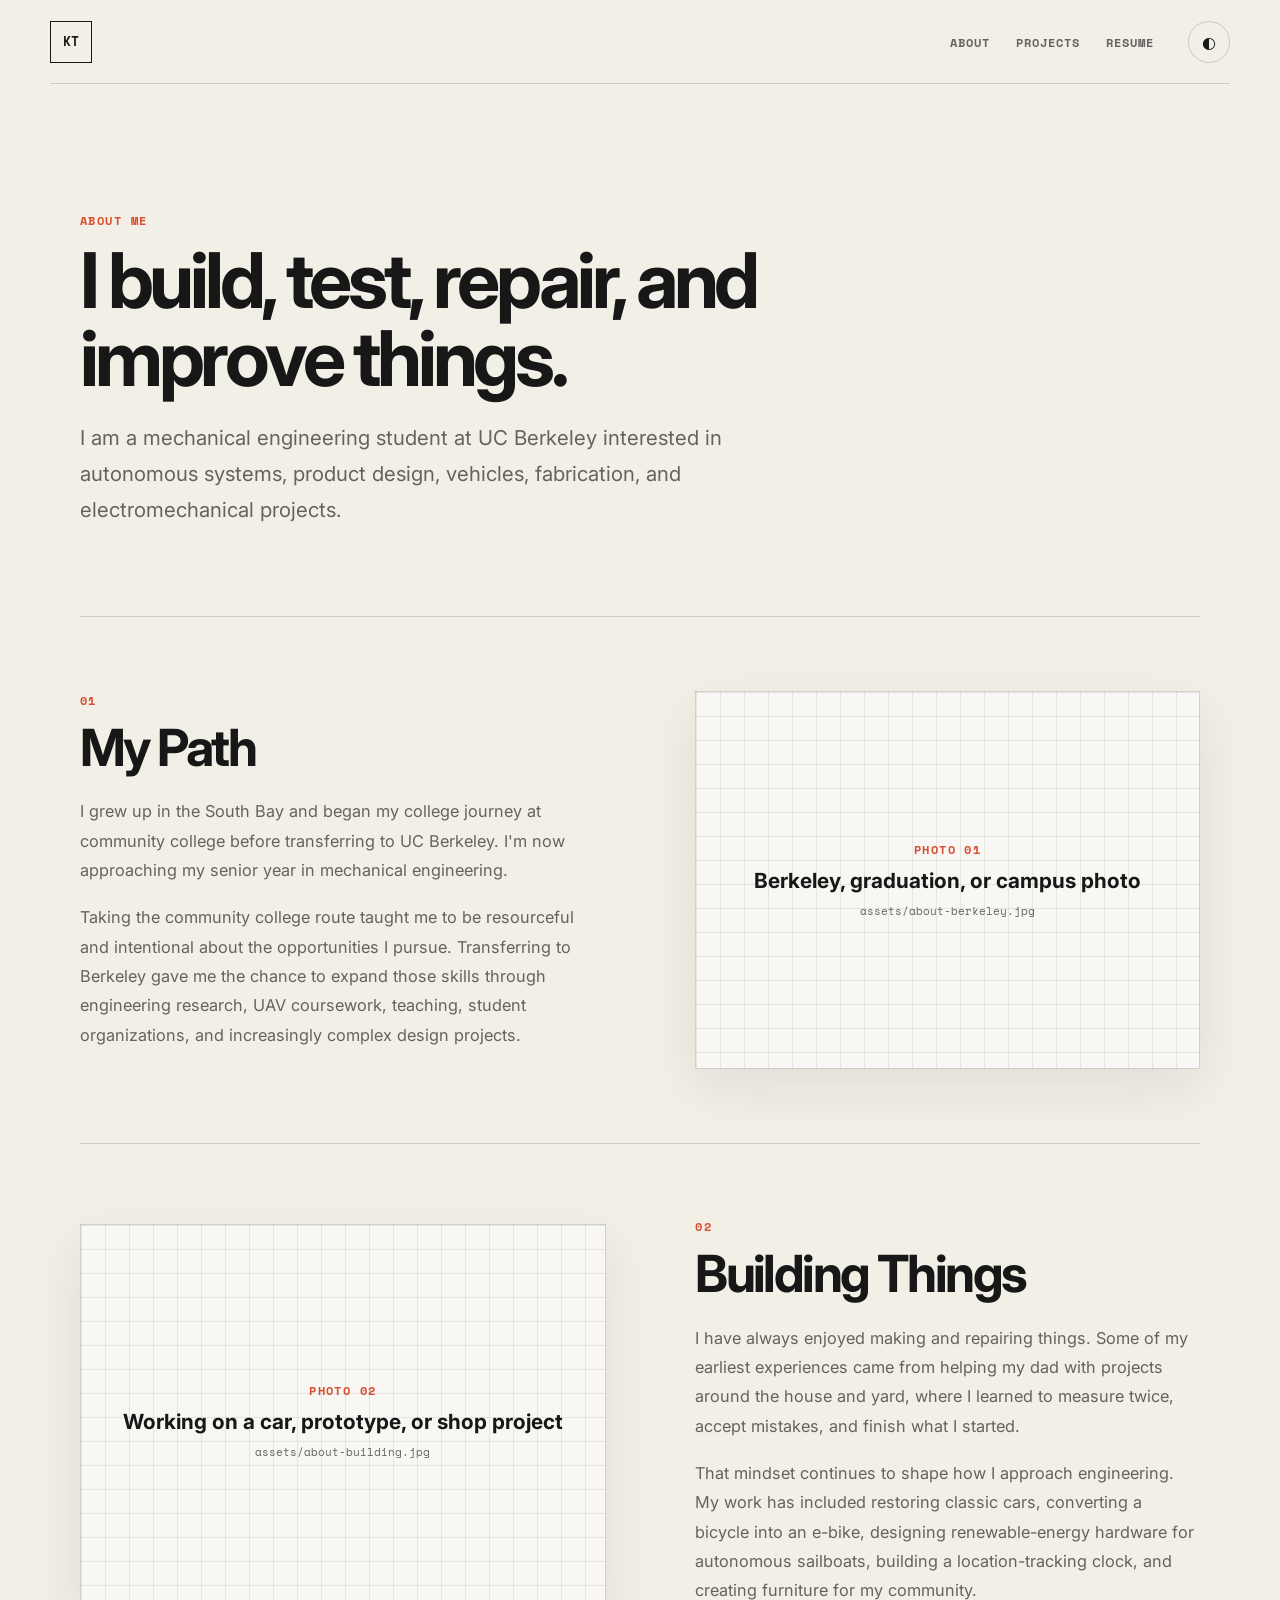
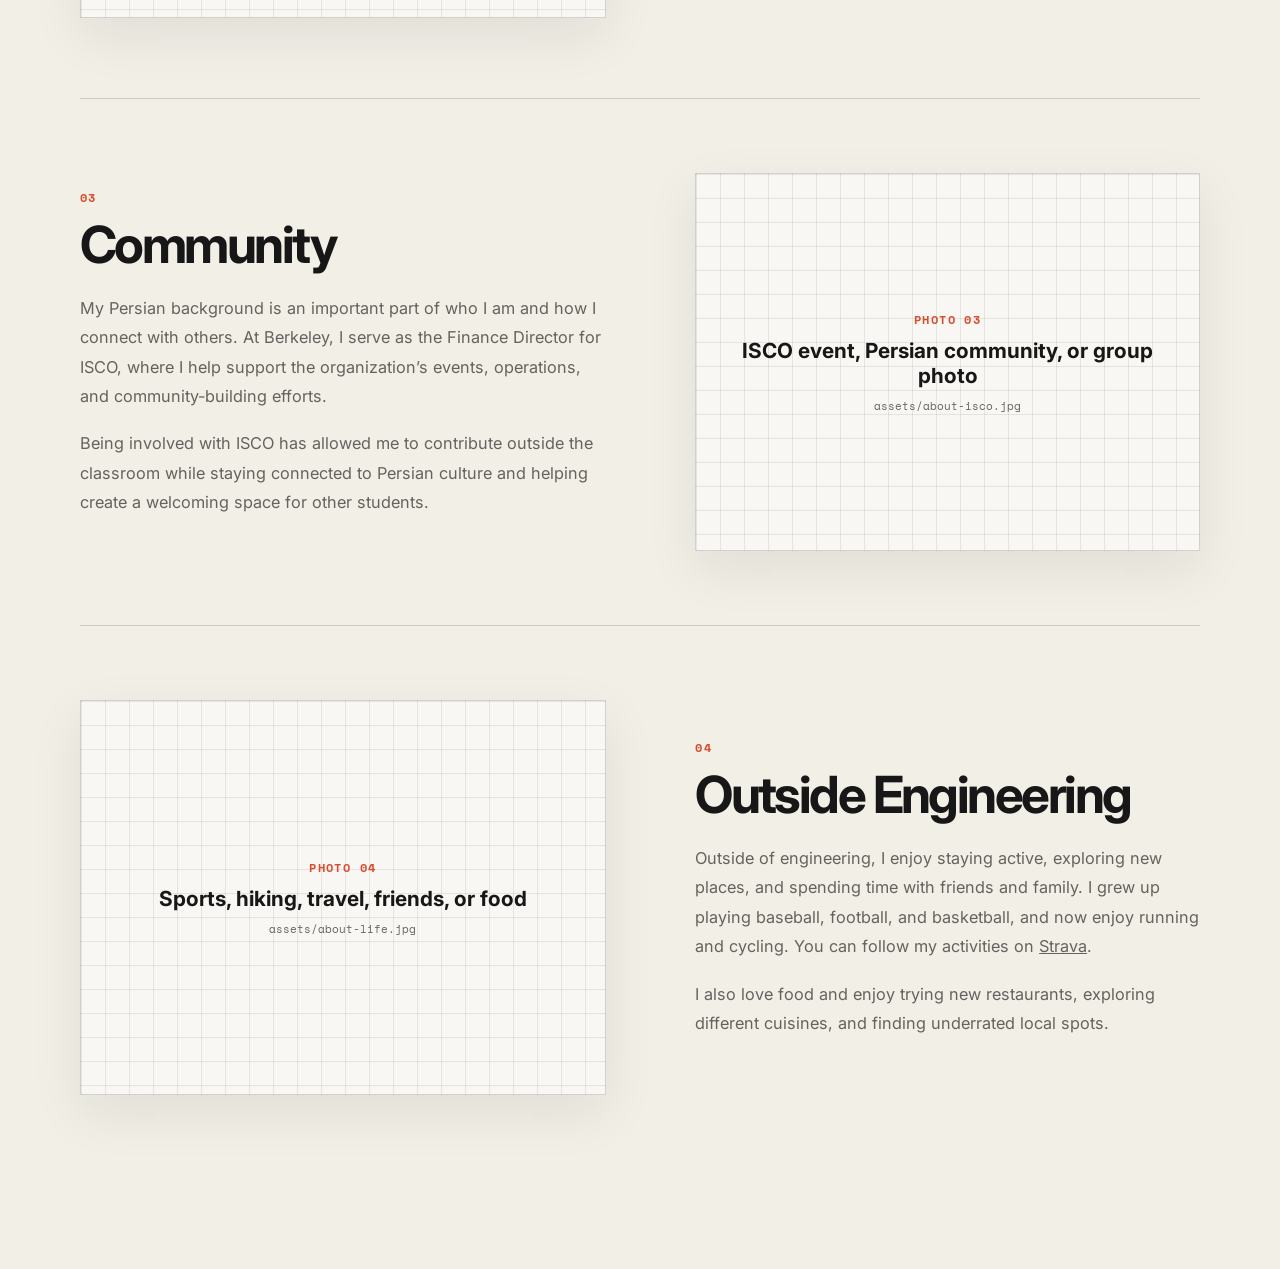
==== about.html @ bda25853 "Update about.html" ====
<!doctype html>
<html lang="en">
<head>
  <meta charset="utf-8">
  <meta name="viewport" content="width=device-width, initial-scale=1">
  <meta name="description" content="About Kian Teymouri, a UC Berkeley mechanical engineering student focused on building, autonomous systems, and hands-on design.">
  <title>About | Kian Teymouri</title>
  <script>
    (() => {
      const saved = localStorage.getItem("portfolio-theme");
      const dark = window.matchMedia("(prefers-color-scheme: dark)").matches;
      if (saved === "dark" || (!saved && dark)) document.documentElement.dataset.theme = "dark";
    })();
  </script>
  <link rel="stylesheet" href="styles.css">
  <link rel="stylesheet" href="about.css">
  <script src="script.js" defer></script>
</head>
<body>
  <header class="site-header">
    <a class="brand" href="index.html">KT</a>
    <nav class="site-nav" aria-label="Primary navigation">
      <a href="about.html" aria-current="page">About</a>
      <a href="projects.html">Projects</a>
      <a href="resume.html">Resume</a>
    </nav>
    <button class="theme-toggle inline-toggle" type="button" aria-label="Toggle color theme">◐</button>
  </header>

  <main class="page-shell about-page">
    <section class="page-intro about-intro">
      <p class="eyebrow">About me</p>
      <h1>I build, test, repair, and improve things.</h1>
      <p class="lede">I am a mechanical engineering student at UC Berkeley interested in autonomous systems, product design, vehicles, fabrication, and electromechanical projects.</p>
    </section>

    <section class="about-story-section">
      <div class="about-story-copy">
        <p class="about-section-number">01</p>
        <h2>My Path</h2>
        <p>I grew up in the South Bay and began my college journey at community college before transferring to UC Berkeley. I'm now approaching my senior year in mechanical engineering.</p>
        <p>Taking the community college route taught me to be resourceful and intentional about the opportunities I pursue. Transferring to Berkeley gave me the chance to expand those skills through engineering research, UAV coursework, teaching, student organizations, and increasingly complex design projects.</p>
      </div>
      <figure class="about-photo-slot">
        <!-- Replace the placeholder below with: <img src="assets/about-berkeley.jpg" alt="Kian at UC Berkeley"> -->
        <div class="photo-placeholder"><span>Photo 01</span><strong>Berkeley, graduation, or campus photo</strong><small>assets/about-berkeley.jpg</small></div>
      </figure>
    </section>

    <section class="about-story-section reverse-layout">
      <div class="about-story-copy">
        <p class="about-section-number">02</p>
        <h2>Building Things</h2>
        <p>I have always enjoyed making and repairing things. Some of my earliest experiences came from helping my dad with projects around the house and yard, where I learned to measure twice, accept mistakes, and finish what I started.</p>
        <p>That mindset continues to shape how I approach engineering. My work has included restoring classic cars, converting a bicycle into an e-bike, designing renewable-energy hardware for autonomous sailboats, building a location-tracking clock, and creating furniture for my community.</p>
      </div>
      <figure class="about-photo-slot">
        <!-- Replace the placeholder below with: <img src="assets/about-building.jpg" alt="Kian working on an engineering project"> -->
        <div class="photo-placeholder"><span>Photo 02</span><strong>Working on a car, prototype, or shop project</strong><small>assets/about-building.jpg</small></div>
      </figure>
    </section>

    <section class="about-story-section">
      <div class="about-story-copy">
        <p class="about-section-number">03</p>
        <h2>Community</h2>
        <p>My Persian background is an important part of who I am and how I connect with others. At Berkeley, I serve as the Finance Director for ISCO, where I help support the organization’s events, operations, and community-building efforts.</p>
        <p>Being involved with ISCO has allowed me to contribute outside the classroom while staying connected to Persian culture and helping create a welcoming space for other students.</p>
      </div>
      <figure class="about-photo-slot">
        <!-- Replace the placeholder below with: <img src="assets/about-isco.jpg" alt="Kian with ISCO at UC Berkeley"> -->
        <div class="photo-placeholder"><span>Photo 03</span><strong>ISCO event, Persian community, or group photo</strong><small>assets/about-isco.jpg</small></div>
      </figure>
    </section>

    <section class="about-story-section reverse-layout">
      <div class="about-story-copy">
        <p class="about-section-number">04</p>
<h2>Outside Engineering</h2>

<p>
  Outside of engineering, I enjoy staying active, exploring new places, and spending time with friends and family. I grew up playing baseball, football, and basketball, and now enjoy running and cycling. You can follow my activities on <a href="https://www.strava.com/athletes/183209397" target="_blank" rel="noopener noreferrer">Strava</a>.
</p>

<p>
  I also love food and enjoy trying new restaurants, exploring different cuisines, and finding underrated local spots.
</p>

      </div>
      <figure class="about-photo-slot">
        <!-- Replace the placeholder below with: <img src="assets/about-life.jpg" alt="Kian playing sports or trying new food"> -->
        <div class="photo-placeholder"><span>Photo 04</span><strong>Sports, hiking, travel, friends, or food</strong><small>assets/about-life.jpg</small></div>
      </figure>
    </section>
  </main>
</body>
</html>
---- styles.css ----
@import url('https://fonts.googleapis.com/css2?family=Inter:wght@400;500;600;700&family=Space+Mono:wght@400;700&display=swap');

:root {
  --bg: #f2efe7;
  --surface: rgba(255, 255, 255, .52);
  --text: #171717;
  --muted: #64635f;
  --line: rgba(23, 23, 23, .17);
  --grid: rgba(23, 23, 23, .085);
  --accent: #d84c2f;
  --shadow: 0 18px 50px rgba(20, 20, 20, .08);
}

:root[data-theme="dark"] {
  --bg: #121313;
  --surface: rgba(255, 255, 255, .035);
  --text: #f1efe8;
  --muted: #aaa9a2;
  --line: rgba(255, 255, 255, .17);
  --grid: rgba(255, 255, 255, .07);
  --accent: #ff775d;
  --shadow: 0 20px 60px rgba(0, 0, 0, .3);
}

* { box-sizing: border-box; }

html { color-scheme: light; }
html[data-theme="dark"] { color-scheme: dark; }

body {
  margin: 0;
  min-height: 100vh;
  overflow-x: hidden;
  background: var(--bg);
  color: var(--text);
  font-family: Inter, system-ui, sans-serif;
  transition: background .25s ease, color .25s ease;
}

a { color: inherit; }
button, a { -webkit-tap-highlight-color: transparent; }
button { font: inherit; }

.grid-background {
  position: fixed;
  inset: 0;
  z-index: -2;
  pointer-events: none;
}

.grid-base, .grid-glow {
  position: absolute;
  inset: 0;
  background-image:
    linear-gradient(var(--grid) 1px, transparent 1px),
    linear-gradient(90deg, var(--grid) 1px, transparent 1px);
  background-size: 38px 38px;
}

.grid-glow {
  opacity: .75;
  mask-image: radial-gradient(circle 280px at var(--mouse-x, 50%) var(--mouse-y, 50%), black, transparent);
  background-image:
    linear-gradient(color-mix(in srgb, var(--accent) 35%, transparent) 1px, transparent 1px),
    linear-gradient(90deg, color-mix(in srgb, var(--accent) 35%, transparent) 1px, transparent 1px);
}

.theme-toggle {
  position: fixed;
  top: 24px;
  right: 28px;
  z-index: 20;
  width: 42px;
  height: 42px;
  border: 1px solid var(--line);
  border-radius: 50%;
  background: color-mix(in srgb, var(--bg) 88%, transparent);
  color: var(--text);
  cursor: pointer;
  backdrop-filter: blur(12px);
}

.theme-toggle:hover { transform: rotate(16deg); }
.theme-toggle { transition: transform .2s ease, background .2s ease; }

.landing-page {
  display: grid;
  place-items: center;
  min-height: 100vh;
}

.landing-shell {
  width: min(1120px, calc(100% - 48px));
  min-height: 100vh;
  display: flex;
  align-items: center;
}

.landing-copy {
  position: relative;
  z-index: 2;
  margin-left: clamp(0px, 7vw, 90px);
}

.name-label {
  margin: 0 0 12px;
  font: 700 clamp(2.6rem, 8vw, 6.6rem)/.95 "Space Mono", monospace;
  letter-spacing: -.08em;
}

.location {
  margin: 0 0 34px;
  color: var(--muted);
  font-family: "Space Mono", monospace;
  font-size: .92rem;
}

.role-line {
  display: flex;
  align-items: baseline;
  min-height: 42px;
  margin-bottom: 38px;
  font: 500 clamp(1.15rem, 2.4vw, 1.75rem)/1.4 "Space Mono", monospace;
}

.typed-role { color: var(--accent); }

.typing-cursor {
  width: 2px;
  height: 1.15em;
  margin-left: 5px;
  background: var(--text);
  animation: blink .85s steps(1) infinite;
}

@keyframes blink { 50% { opacity: 0; } }

.landing-nav {
  display: flex;
  flex-wrap: wrap;
  gap: 14px;
}

.outline-button {
  display: inline-flex;
  justify-content: center;
  align-items: center;
  min-width: 128px;
  min-height: 48px;
  padding: 12px 20px;
  border: 1px solid var(--text);
  background: transparent;
  text-decoration: none;
  font: 700 .78rem/1 "Space Mono", monospace;
  text-transform: uppercase;
  letter-spacing: .08em;
  transition: color .18s ease, background .18s ease, transform .18s ease;
}

.outline-button:hover {
  background: var(--text);
  color: var(--bg);
  transform: translateY(-3px);
}

.corner-doodle {
  position: fixed;
  width: clamp(190px, 25vw, 330px);
  color: var(--text);
  opacity: 0;
  pointer-events: none;
  transition: opacity .12s linear;
}

.doodle-top {
  top: 18px;
  right: 35px;
  transform: rotate(10deg);
}

.doodle-bottom {
  right: 34px;
  bottom: 22px;
  transform: rotate(-8deg);
}

.site-header {
  width: min(1180px, calc(100% - 40px));
  margin: 0 auto;
  min-height: 84px;
  display: flex;
  align-items: center;
  gap: 34px;
  border-bottom: 1px solid var(--line);
}

.brand {
  display: grid;
  place-items: center;
  width: 42px;
  height: 42px;
  border: 1px solid var(--text);
  font: 700 .8rem "Space Mono", monospace;
  text-decoration: none;
}

.site-nav {
  display: flex;
  gap: 26px;
  margin-left: auto;
}

.site-nav a {
  color: var(--muted);
  font: 700 .77rem "Space Mono", monospace;
  text-decoration: none;
  text-transform: uppercase;
  letter-spacing: .08em;
}

.site-nav a:hover { color: var(--accent); }

.inline-toggle {
  position: static;
  flex: 0 0 auto;
}

.page-shell {
  width: min(1080px, calc(100% - 40px));
  margin: 0 auto;
  padding: clamp(62px, 9vw, 120px) 0 100px;
}

.page-intro {
  max-width: 850px;
  margin-bottom: 70px;
}

.eyebrow, .project-type {
  color: var(--accent);
  font: 700 .76rem "Space Mono", monospace;
  text-transform: uppercase;
  letter-spacing: .12em;
}

.page-intro h1 {
  margin: 10px 0 22px;
  font-size: clamp(2.5rem, 6vw, 5.4rem);
  line-height: 1.02;
  letter-spacing: -.055em;
}

.lede {
  max-width: 720px;
  color: var(--muted);
  font-size: clamp(1.05rem, 1.8vw, 1.28rem);
  line-height: 1.75;
}

.about-grid {
  display: grid;
  grid-template-columns: repeat(2, 1fr);
  gap: 20px;
}

.panel, .project-card, .resume-section {
  border: 1px solid var(--line);
  background: var(--surface);
  box-shadow: var(--shadow);
  backdrop-filter: blur(10px);
}

.panel { padding: clamp(26px, 4vw, 44px); }
.wide-panel { grid-column: 1 / -1; }

.panel h2, .resume-section h2 {
  margin-top: 0;
  font: 700 .84rem "Space Mono", monospace;
  text-transform: uppercase;
  letter-spacing: .1em;
}

.panel p, .clean-list {
  color: var(--muted);
  line-height: 1.75;
}

.clean-list { padding-left: 1.25rem; }

.tag-list {
  display: flex;
  flex-wrap: wrap;
  gap: 10px;
}

.tag-list span {
  border: 1px solid var(--line);
  padding: 8px 11px;
  font: 500 .73rem "Space Mono", monospace;
}

.compact span { padding: 6px 9px; }

.project-grid { display: grid; gap: 20px; }

.project-card {
  display: grid;
  grid-template-columns: 90px 1fr;
  gap: 25px;
  padding: clamp(26px, 5vw, 54px);
  transition: transform .2s ease, border-color .2s ease;
}

.project-card:hover {
  transform: translateY(-4px);
  border-color: var(--accent);
}

.project-number {
  color: var(--accent);
  font: 700 1.3rem "Space Mono", monospace;
}

.project-card h2 {
  margin: 8px 0 14px;
  font-size: clamp(1.65rem, 3vw, 2.5rem);
  letter-spacing: -.04em;
}

.project-card p:not(.project-type) {
  max-width: 730px;
  color: var(--muted);
  line-height: 1.7;
}

.text-link {
  display: inline-block;
  margin-top: 24px;
  color: var(--text);
  font: 700 .76rem "Space Mono", monospace;
  text-decoration-color: var(--accent);
  text-underline-offset: 5px;
}

.resume-intro {
  max-width: none;
  display: flex;
  justify-content: space-between;
  align-items: flex-end;
  gap: 30px;
}

.resume-layout { display: grid; gap: 20px; }
.resume-section { padding: clamp(28px, 5vw, 50px); }

.resume-entry {
  display: grid;
  grid-template-columns: 1fr auto;
  gap: 28px;
  padding: 28px 0;
  border-top: 1px solid var(--line);
}

.resume-entry h3 { margin: 0 0 8px; }
.resume-entry p { margin: 0; color: var(--muted); line-height: 1.65; }

@media (max-width: 720px) {
  .landing-shell { width: min(100% - 30px, 620px); }
  .landing-copy { margin-left: 0; }
  .corner-doodle { width: 180px; }
  .doodle-top { top: 70px; right: -40px; }
  .doodle-bottom { right: -25px; bottom: 12px; }
  .site-header { gap: 15px; }
  .site-nav { gap: 12px; }
  .site-nav a { font-size: .65rem; }
  .about-grid { grid-template-columns: 1fr; }
  .wide-panel { grid-column: auto; }
  .project-card { grid-template-columns: 1fr; }
  .resume-intro { align-items: flex-start; flex-direction: column; }
  .resume-entry { grid-template-columns: 1fr; }
}

@media (prefers-reduced-motion: reduce) {
  *, *::before, *::after {
    animation-duration: .01ms !important;
    animation-iteration-count: 1 !important;
    transition-duration: .01ms !important;
  }
}


/* Full-page resume PDF viewer */
.resume-pdf-page {
  height: 100vh;
  overflow: hidden;
}

.resume-download-link {
  padding: 10px 14px;
  border: 1px solid var(--line);
  font: 700 .7rem "Space Mono", monospace;
  text-decoration: none;
  text-transform: uppercase;
  letter-spacing: .08em;
  white-space: nowrap;
}

.resume-download-link:hover {
  border-color: var(--accent);
  color: var(--accent);
}

.pdf-viewer-shell {
  width: 100%;
  height: calc(100vh - 84px);
  padding: 0;
}

.pdf-viewer {
  display: block;
  width: 100%;
  height: 100%;
  border: 0;
  background: #e5e5e5;
}

.pdf-fallback {
  width: min(680px, calc(100% - 40px));
  margin: 80px auto;
  padding: 42px;
  border: 1px solid var(--line);
  background: var(--surface);
  text-align: center;
}

.pdf-fallback h1 {
  margin-top: 0;
}

.pdf-fallback p {
  margin-bottom: 28px;
  color: var(--muted);
}

@media (max-width: 720px) {
  .resume-download-link {
    display: none;
  }

  .pdf-viewer-shell {
    height: calc(100vh - 84px);
  }
}

/* Oliver-inspired categorized projects page */
.projects-page { width: min(1180px, calc(100% - 40px)); }
.projects-intro { margin-bottom: 38px; }
.project-filter-tabs { position: sticky; top: 0; z-index: 10; display: flex; flex-wrap: wrap; gap: 10px; margin-bottom: 66px; padding: 14px 0; background: color-mix(in srgb, var(--bg) 90%, transparent); border-bottom: 1px solid var(--line); backdrop-filter: blur(14px); }
.project-filter { padding: 10px 15px; border: 1px solid var(--line); background: transparent; color: var(--muted); cursor: pointer; font: 700 .72rem "Space Mono", monospace; text-transform: uppercase; letter-spacing: .08em; }
.project-filter:hover, .project-filter.active { border-color: var(--text); background: var(--text); color: var(--bg); }
.project-category { margin-bottom: 86px; }
.project-category[hidden] { display: none; }
.project-category-heading { display: flex; align-items: center; gap: 20px; margin-bottom: 24px; }
.project-category-heading span { flex: 0 0 auto; font: 700 .82rem "Space Mono", monospace; text-transform: uppercase; letter-spacing: .12em; }
.project-category-heading div { width: 100%; height: 1px; background: var(--line); }
.oliver-project-grid { display: grid; grid-template-columns: repeat(2, minmax(0, 1fr)); gap: 22px; }
.oliver-project-card { overflow: hidden; border: 1px solid var(--line); background: var(--surface); box-shadow: var(--shadow); transition: transform .2s ease, border-color .2s ease; }
.oliver-project-card:hover { transform: translateY(-5px); border-color: var(--accent); }
.oliver-card-image { height: 315px; overflow: hidden; border-bottom: 1px solid var(--line); background: color-mix(in srgb, var(--bg) 82%, var(--text) 18%); }
.oliver-card-image img { width: 100%; height: 100%; object-fit: cover; transition: transform .45s ease; }
.oliver-project-card:hover .oliver-card-image img { transform: scale(1.035); }
.oliver-card-image.portrait-image img { object-fit: contain; padding: 18px; }
.oliver-card-footer { min-height: 92px; display: flex; align-items: center; justify-content: space-between; gap: 18px; padding: 18px 20px; border-bottom: 1px solid var(--line); }
.oliver-card-footer h2 { margin: 0 0 6px; font-size: 1.1rem; line-height: 1.25; }
.oliver-card-footer p { margin: 0; color: var(--muted); font: 500 .69rem "Space Mono", monospace; }
.oliver-card-footer > span { color: var(--accent); font-size: 1.25rem; }
.card-action { flex: 0 0 auto; color: var(--accent); font: 700 .69rem "Space Mono", monospace; text-decoration: none; text-transform: uppercase; letter-spacing: .06em; }
.oliver-card-details { padding: 22px 20px 24px; }
.oliver-card-details > p { margin: 0 0 20px; color: var(--muted); line-height: 1.7; }
.mini-image-row { margin: 0 0 20px; }
.mini-image-row img { display: block; width: 100%; max-height: 210px; object-fit: contain; border: 1px solid var(--line); background: color-mix(in srgb, var(--bg) 88%, var(--text) 12%); }
.wide-project-card { grid-column: 1 / -1; }
.woodworking-image-grid { display: grid; grid-template-columns: repeat(2, 1fr); height: 390px; border-bottom: 1px solid var(--line); }
.woodworking-image-grid img { width: 100%; height: 100%; object-fit: cover; }
.woodworking-image-grid img + img { border-left: 1px solid var(--line); }
@media (max-width: 760px) {
  .project-filter-tabs { position: static; margin-bottom: 46px; }
  .oliver-project-grid { grid-template-columns: 1fr; }
  .wide-project-card { grid-column: auto; }
  .oliver-card-image { height: 250px; }
  .woodworking-image-grid { grid-template-columns: 1fr; height: auto; }
  .woodworking-image-grid img { height: 245px; }
  .woodworking-image-grid img + img { border-left: 0; border-top: 1px solid var(--line); }
}
---- about.css ----
.about-page { width: min(1120px, calc(100% - 40px)); }
.about-intro { max-width: 940px; margin-bottom: 88px; }
.about-story-section { display: grid; grid-template-columns: minmax(0, 1.02fr) minmax(320px, .98fr); align-items: center; gap: clamp(38px, 7vw, 90px); padding: 74px 0; border-top: 1px solid var(--line); }
.about-story-section.reverse-layout .about-story-copy { order: 2; }
.about-story-section.reverse-layout .about-photo-slot { order: 1; }
.about-story-copy { max-width: 620px; }
.about-section-number { margin: 0 0 12px; color: var(--accent); font: 700 .74rem "Space Mono", monospace; letter-spacing: .12em; }
.about-story-copy h2 { margin: 0 0 24px; font-size: clamp(2rem, 4vw, 3.8rem); line-height: 1.02; letter-spacing: -.05em; }
.about-story-copy p:not(.about-section-number) { margin: 0 0 18px; color: var(--muted); font-size: 1.02rem; line-height: 1.8; }
.about-photo-slot { min-width: 0; margin: 0; }
.about-photo-slot img, .photo-placeholder { display: block; width: 100%; aspect-ratio: 4 / 3; border: 1px solid var(--line); background: var(--surface); box-shadow: var(--shadow); }
.about-photo-slot img { object-fit: cover; }
.photo-placeholder { display: grid; place-content: center; gap: 10px; padding: 30px; color: var(--muted); text-align: center; background-image: linear-gradient(var(--grid) 1px, transparent 1px), linear-gradient(90deg, var(--grid) 1px, transparent 1px); background-size: 24px 24px; }
.photo-placeholder span { color: var(--accent); font: 700 .72rem "Space Mono", monospace; text-transform: uppercase; letter-spacing: .12em; }
.photo-placeholder strong { color: var(--text); font-size: clamp(1rem, 2vw, 1.3rem); }
.photo-placeholder small { font: 500 .67rem "Space Mono", monospace; }
@media (max-width: 800px) { .about-story-section { grid-template-columns: 1fr; padding: 54px 0; } .about-story-section.reverse-layout .about-story-copy, .about-story-section.reverse-layout .about-photo-slot { order: initial; } .about-photo-slot { max-width: 620px; } }
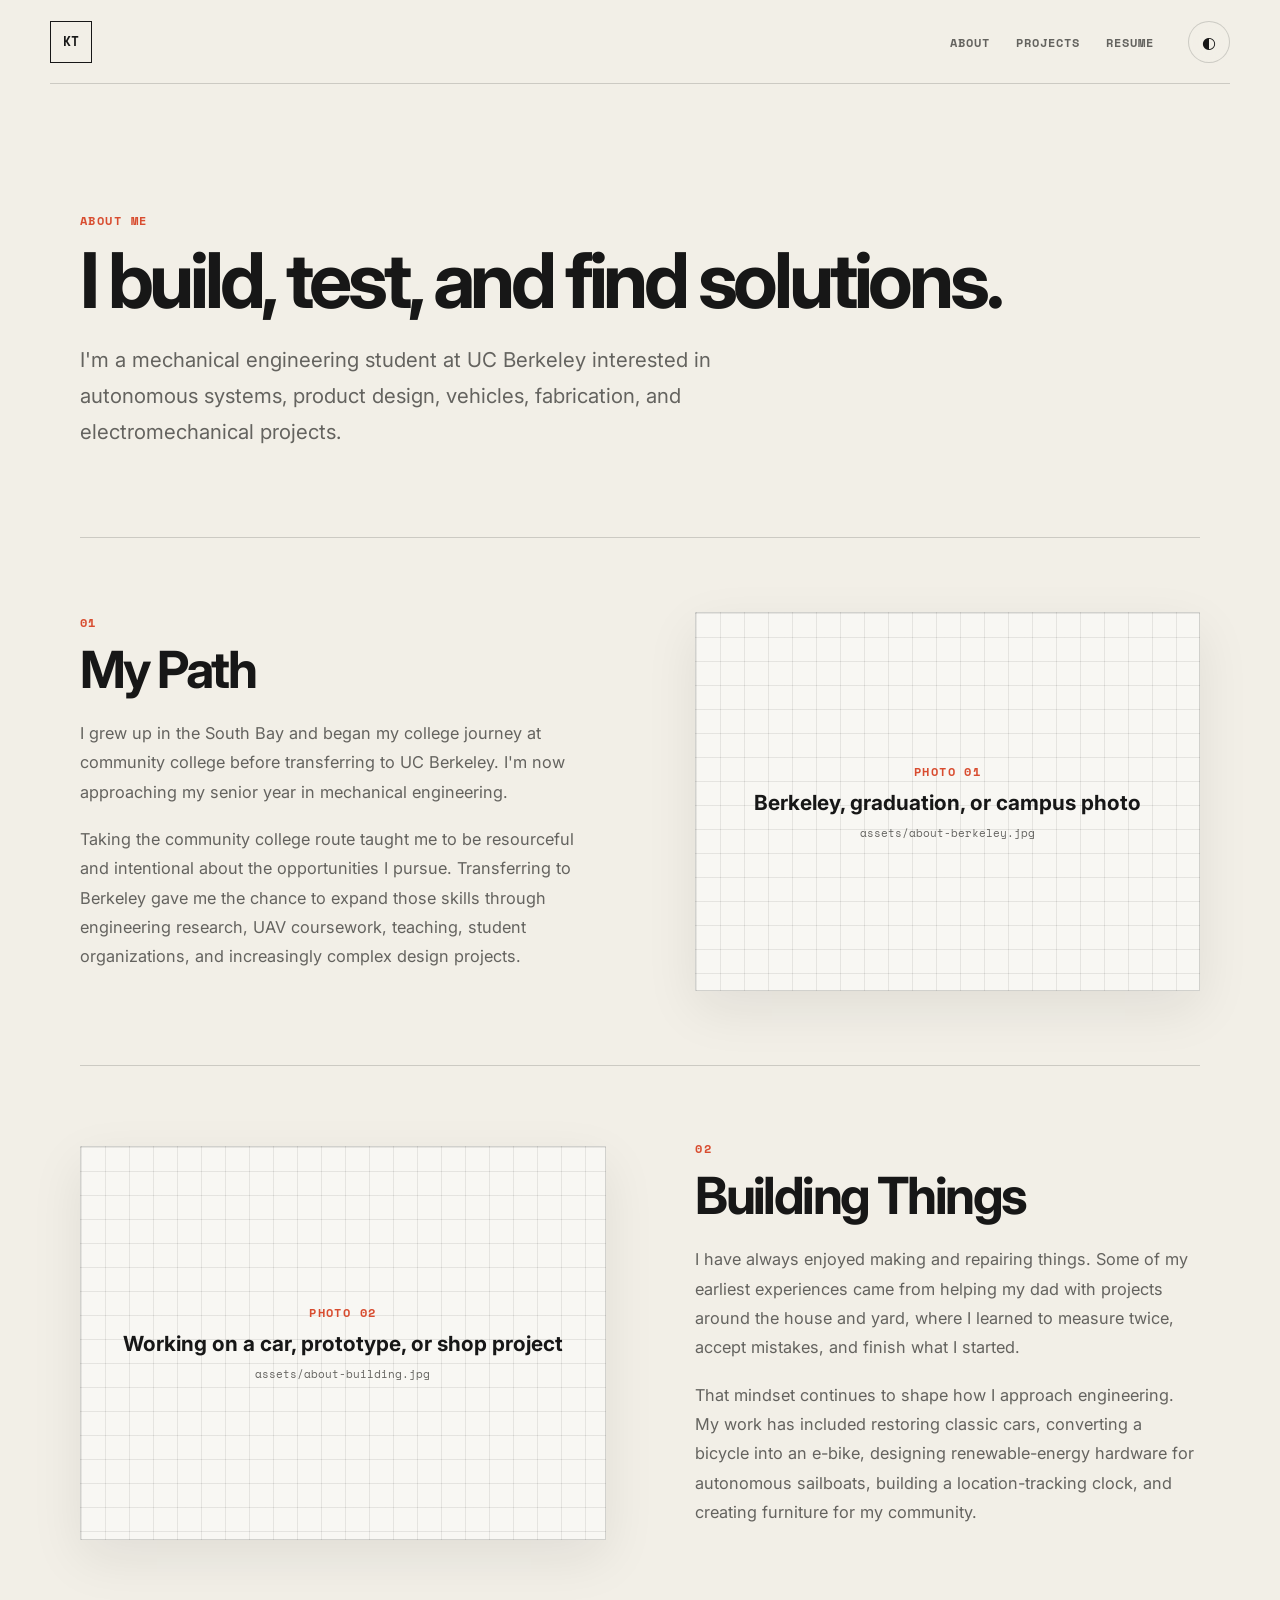
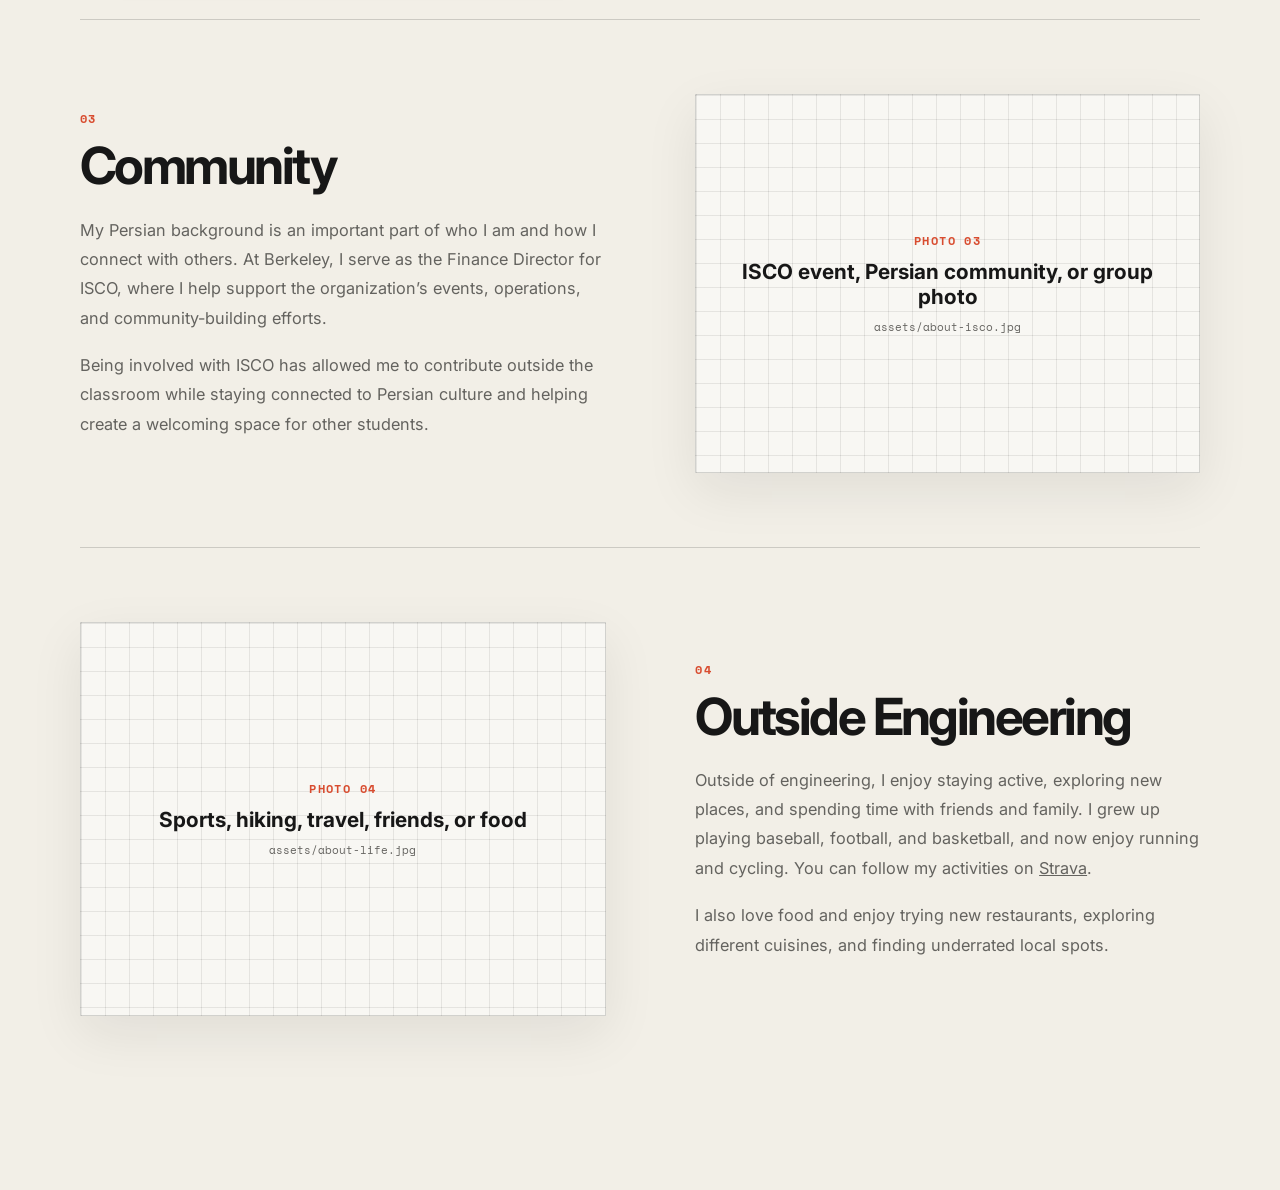
==== commit d7914de0: "Update about.html" ====
--- a/about.html
+++ b/about.html
@@ -30,8 +30,8 @@
   <main class="page-shell about-page">
     <section class="page-intro about-intro">
       <p class="eyebrow">About me</p>
-      <h1>I build, test, repair, and improve things.</h1>
-      <p class="lede">I am a mechanical engineering student at UC Berkeley interested in autonomous systems, product design, vehicles, fabrication, and electromechanical projects.</p>
+      <h1>I build, test, and find solutions.</h1>
+      <p class="lede">I'm a mechanical engineering student at UC Berkeley interested in autonomous systems, product design, vehicles, fabrication, and electromechanical projects.</p>
     </section>
 
     <section class="about-story-section">
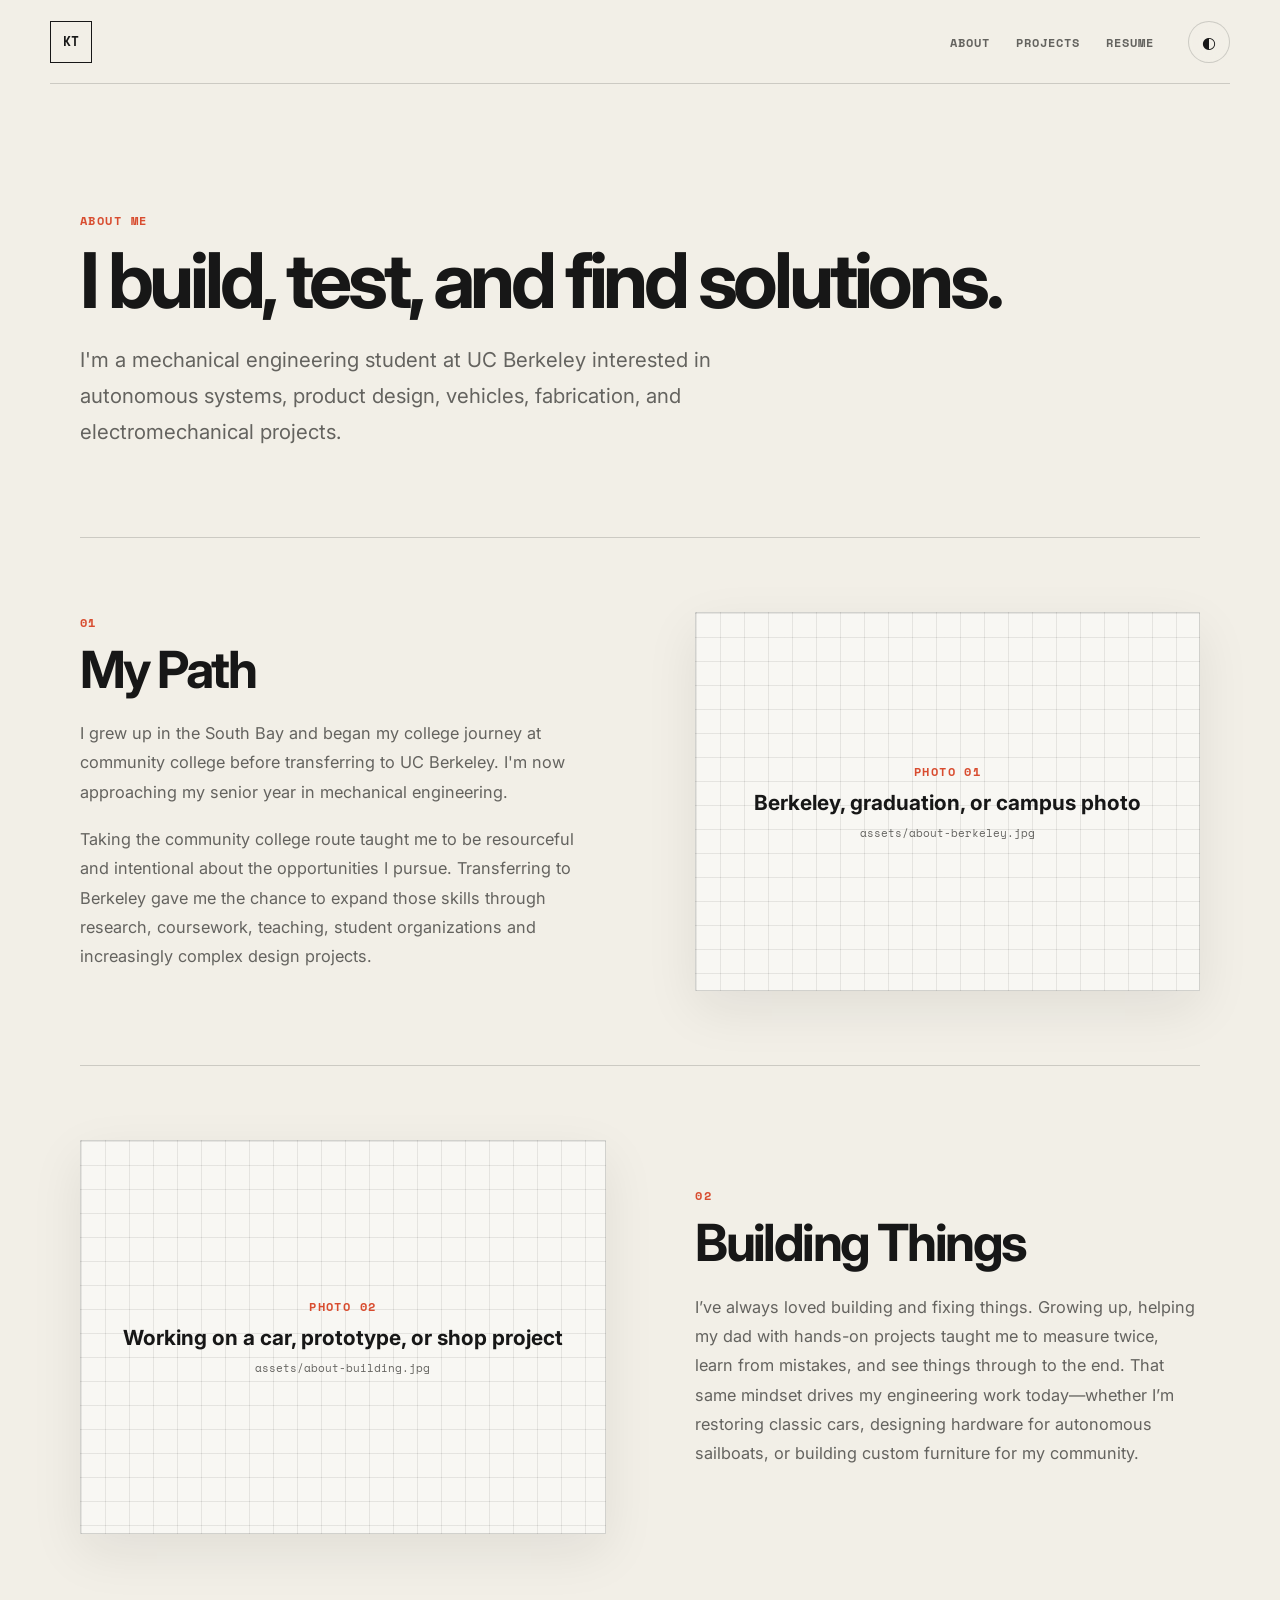
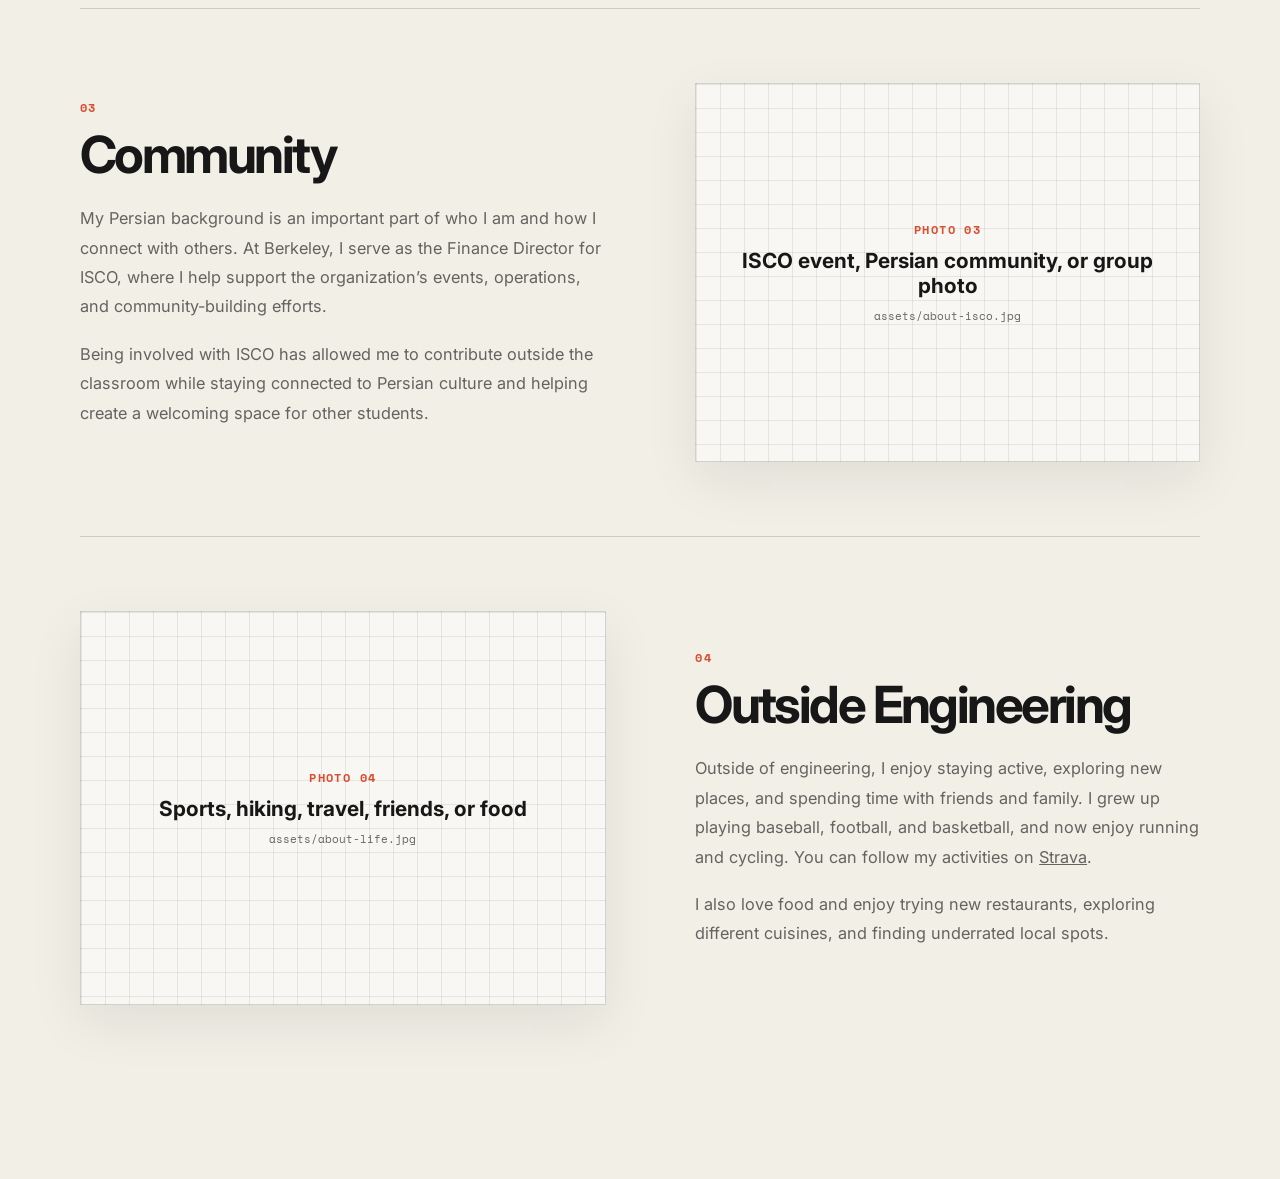
==== commit 9328a11c: "Update about.html" ====
--- a/about.html
+++ b/about.html
@@ -39,7 +39,7 @@
         <p class="about-section-number">01</p>
         <h2>My Path</h2>
         <p>I grew up in the South Bay and began my college journey at community college before transferring to UC Berkeley. I'm now approaching my senior year in mechanical engineering.</p>
-        <p>Taking the community college route taught me to be resourceful and intentional about the opportunities I pursue. Transferring to Berkeley gave me the chance to expand those skills through engineering research, UAV coursework, teaching, student organizations, and increasingly complex design projects.</p>
+        <p>Taking the community college route taught me to be resourceful and intentional about the opportunities I pursue. Transferring to Berkeley gave me the chance to expand those skills through research, coursework, teaching, student organizations and increasingly complex design projects.</p>
       </div>
       <figure class="about-photo-slot">
         <!-- Replace the placeholder below with: <img src="assets/about-berkeley.jpg" alt="Kian at UC Berkeley"> -->
@@ -51,8 +51,7 @@
       <div class="about-story-copy">
         <p class="about-section-number">02</p>
         <h2>Building Things</h2>
-        <p>I have always enjoyed making and repairing things. Some of my earliest experiences came from helping my dad with projects around the house and yard, where I learned to measure twice, accept mistakes, and finish what I started.</p>
-        <p>That mindset continues to shape how I approach engineering. My work has included restoring classic cars, converting a bicycle into an e-bike, designing renewable-energy hardware for autonomous sailboats, building a location-tracking clock, and creating furniture for my community.</p>
+        <p>I’ve always loved building and fixing things. Growing up, helping my dad with hands-on projects taught me to measure twice, learn from mistakes, and see things through to the end. That same mindset drives my engineering work today—whether I’m restoring classic cars, designing hardware for autonomous sailboats, or building custom furniture for my community.
       </div>
       <figure class="about-photo-slot">
         <!-- Replace the placeholder below with: <img src="assets/about-building.jpg" alt="Kian working on an engineering project"> -->
@@ -77,15 +76,8 @@
       <div class="about-story-copy">
         <p class="about-section-number">04</p>
 <h2>Outside Engineering</h2>
-
-<p>
-  Outside of engineering, I enjoy staying active, exploring new places, and spending time with friends and family. I grew up playing baseball, football, and basketball, and now enjoy running and cycling. You can follow my activities on <a href="https://www.strava.com/athletes/183209397" target="_blank" rel="noopener noreferrer">Strava</a>.
-</p>
-
-<p>
-  I also love food and enjoy trying new restaurants, exploring different cuisines, and finding underrated local spots.
-</p>
-
+<p>Outside of engineering, I enjoy staying active, exploring new places, and spending time with friends and family. I grew up playing baseball, football, and basketball, and now enjoy running and cycling. You can follow my activities on <a href="https://www.strava.com/athletes/183209397" target="_blank" rel="noopener noreferrer">Strava</a>.</p>
+<p>I also love food and enjoy trying new restaurants, exploring different cuisines, and finding underrated local spots.</p>
       </div>
       <figure class="about-photo-slot">
         <!-- Replace the placeholder below with: <img src="assets/about-life.jpg" alt="Kian playing sports or trying new food"> -->
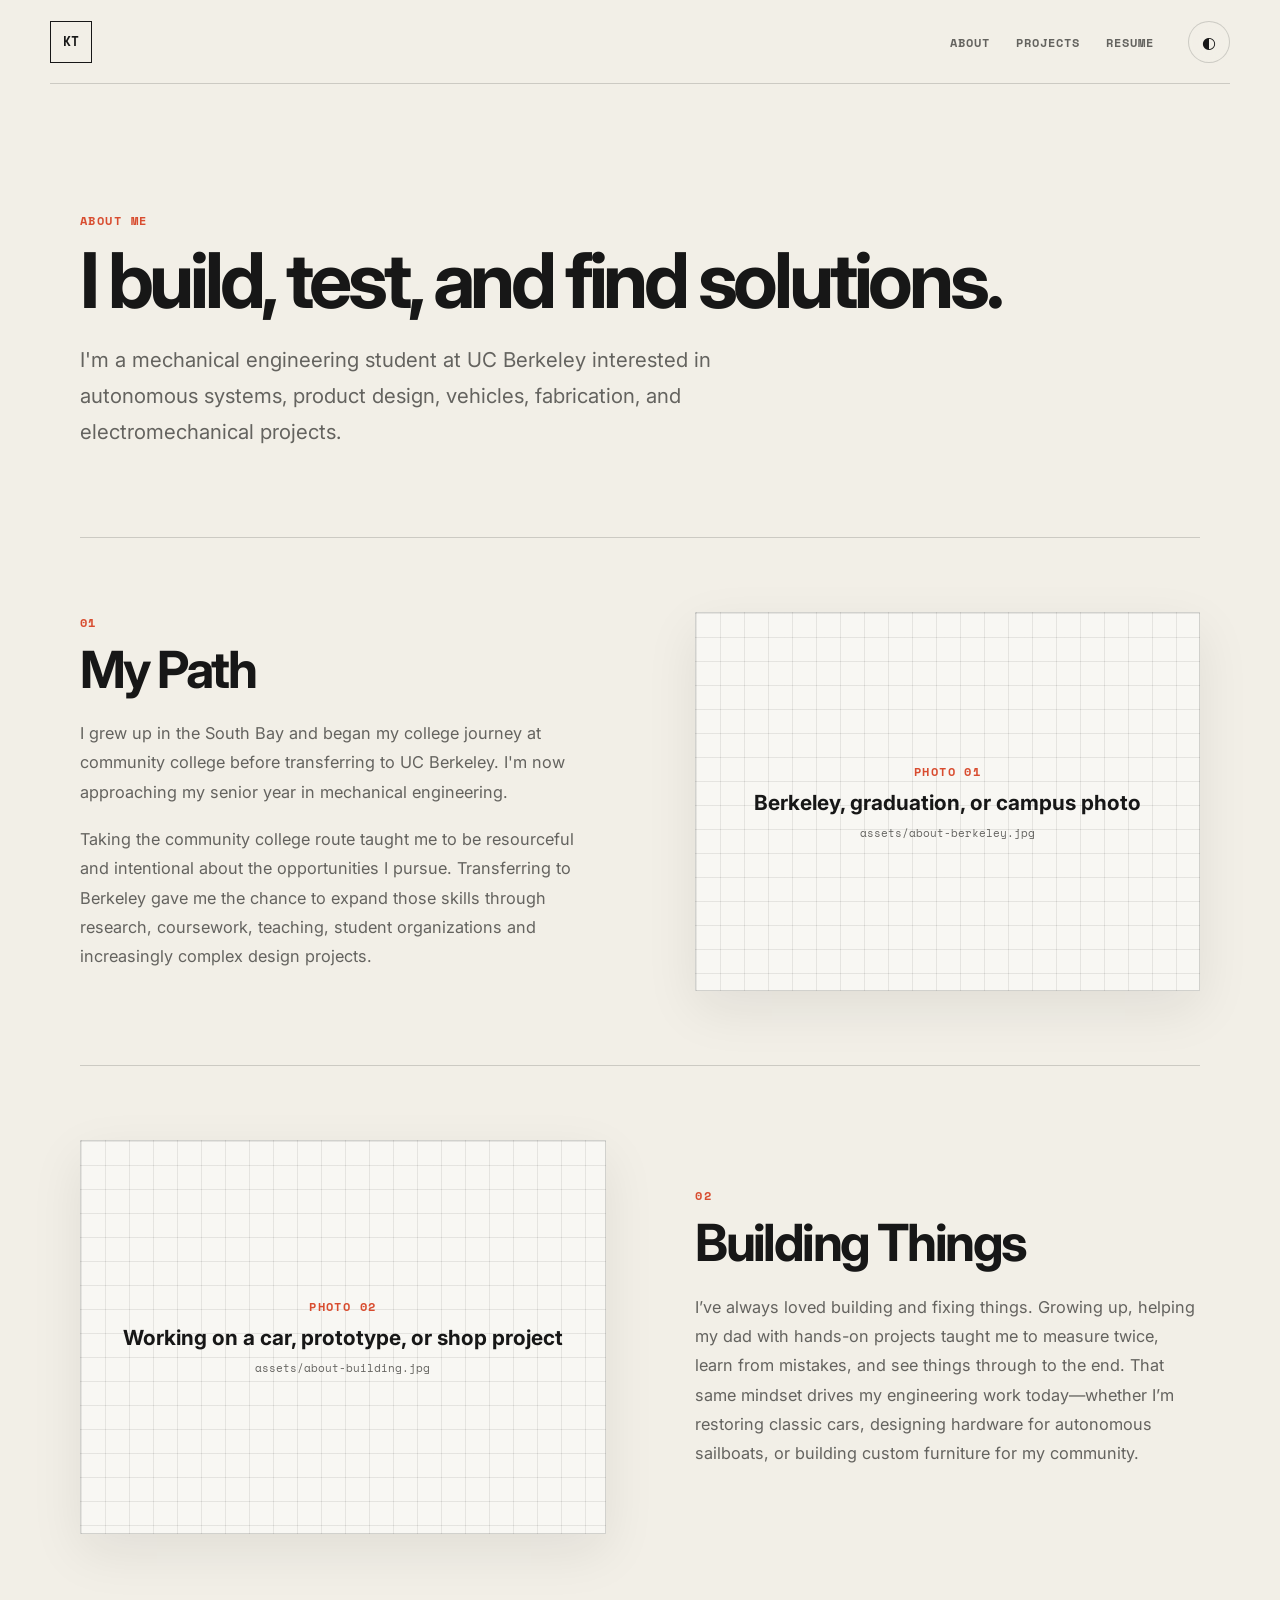
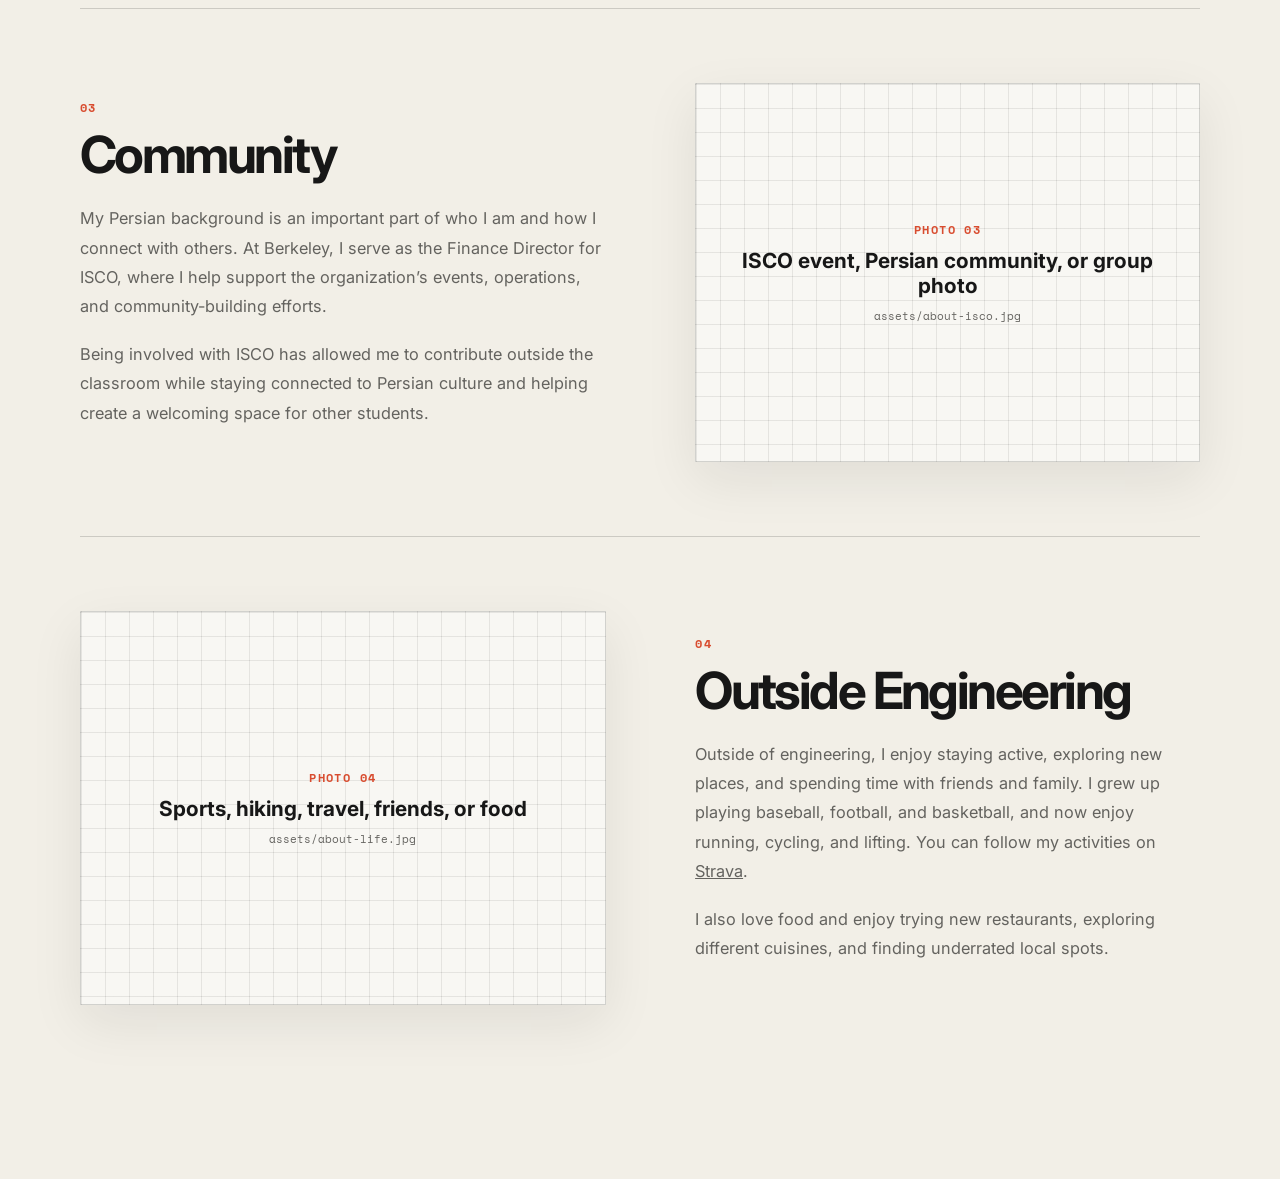
==== commit 9e555a92: "Modify hobbies to add lifting activity Updated personal interests to include lifting." ====
--- a/about.html
+++ b/about.html
@@ -76,7 +76,7 @@
       <div class="about-story-copy">
         <p class="about-section-number">04</p>
 <h2>Outside Engineering</h2>
-<p>Outside of engineering, I enjoy staying active, exploring new places, and spending time with friends and family. I grew up playing baseball, football, and basketball, and now enjoy running and cycling. You can follow my activities on <a href="https://www.strava.com/athletes/183209397" target="_blank" rel="noopener noreferrer">Strava</a>.</p>
+<p>Outside of engineering, I enjoy staying active, exploring new places, and spending time with friends and family. I grew up playing baseball, football, and basketball, and now enjoy running, cycling, and lifting. You can follow my activities on <a href="https://www.strava.com/athletes/183209397" target="_blank" rel="noopener noreferrer">Strava</a>.</p>
 <p>I also love food and enjoy trying new restaurants, exploring different cuisines, and finding underrated local spots.</p>
       </div>
       <figure class="about-photo-slot">
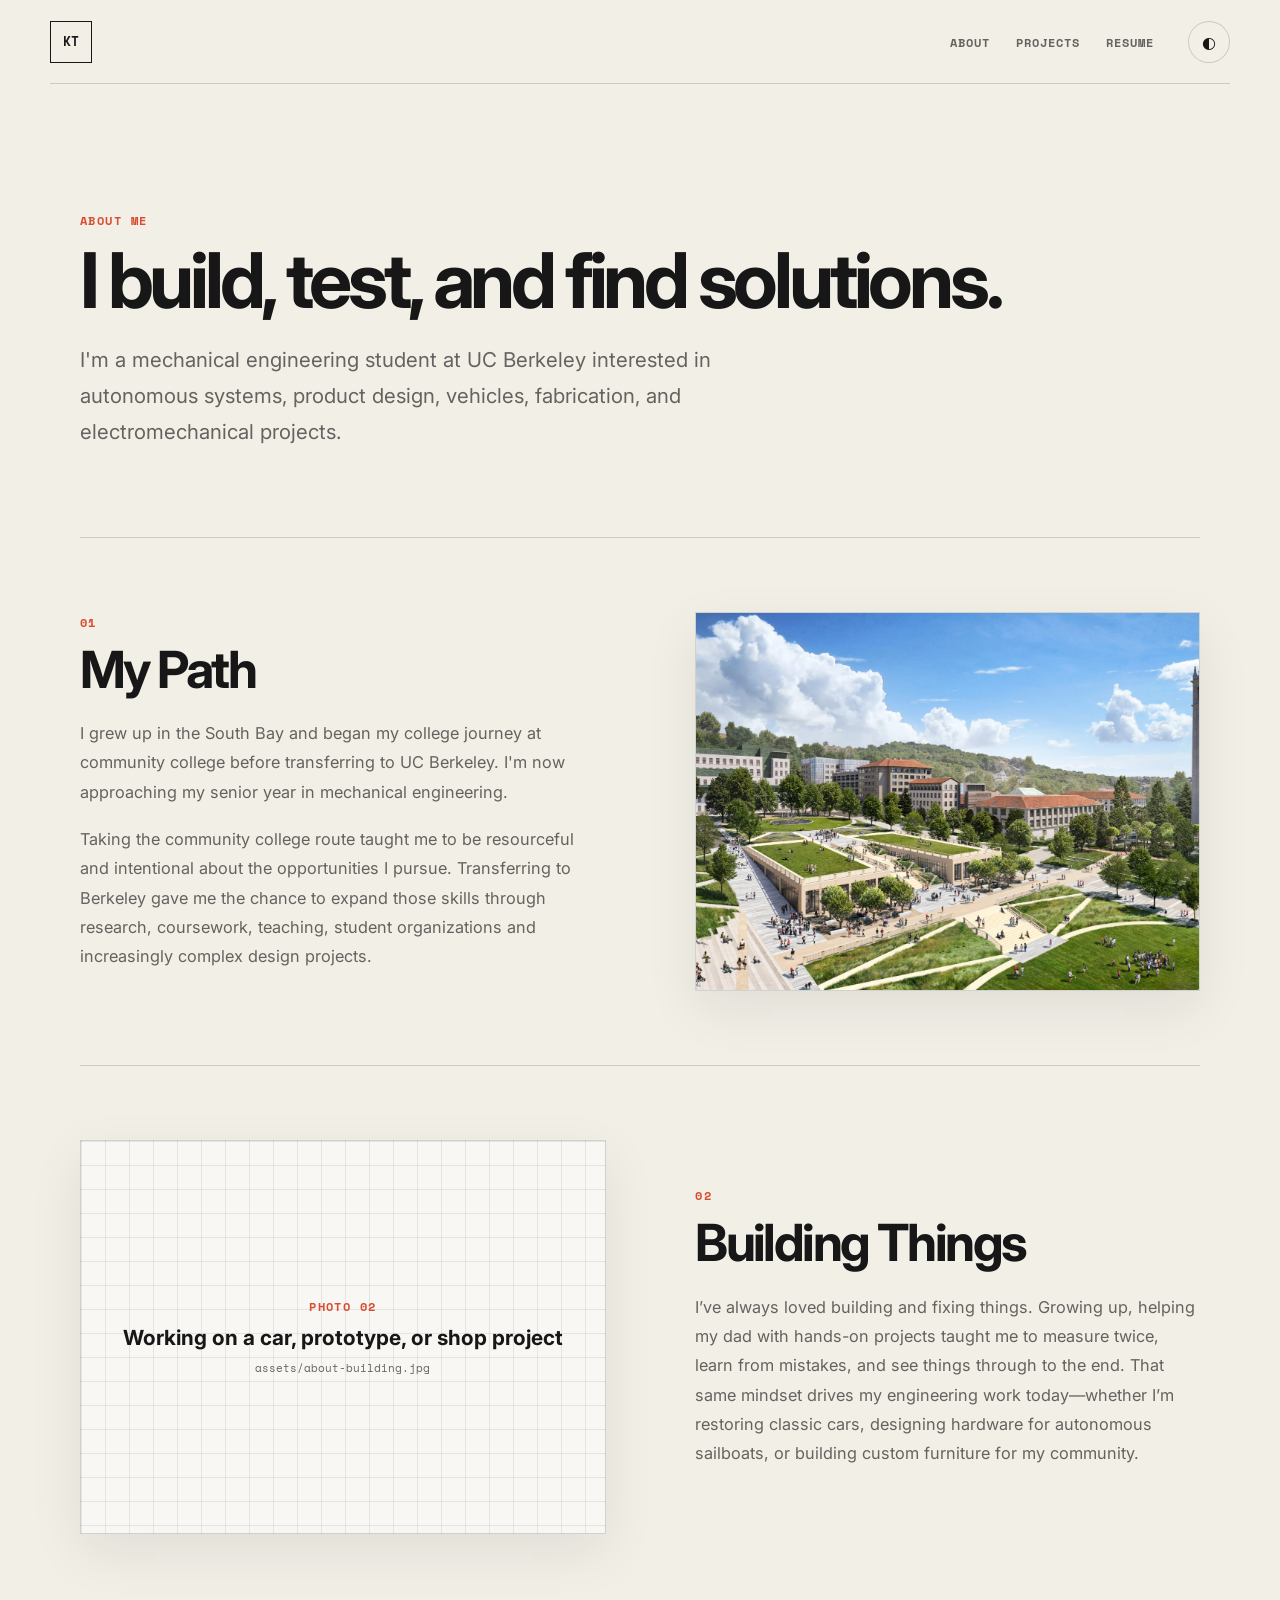
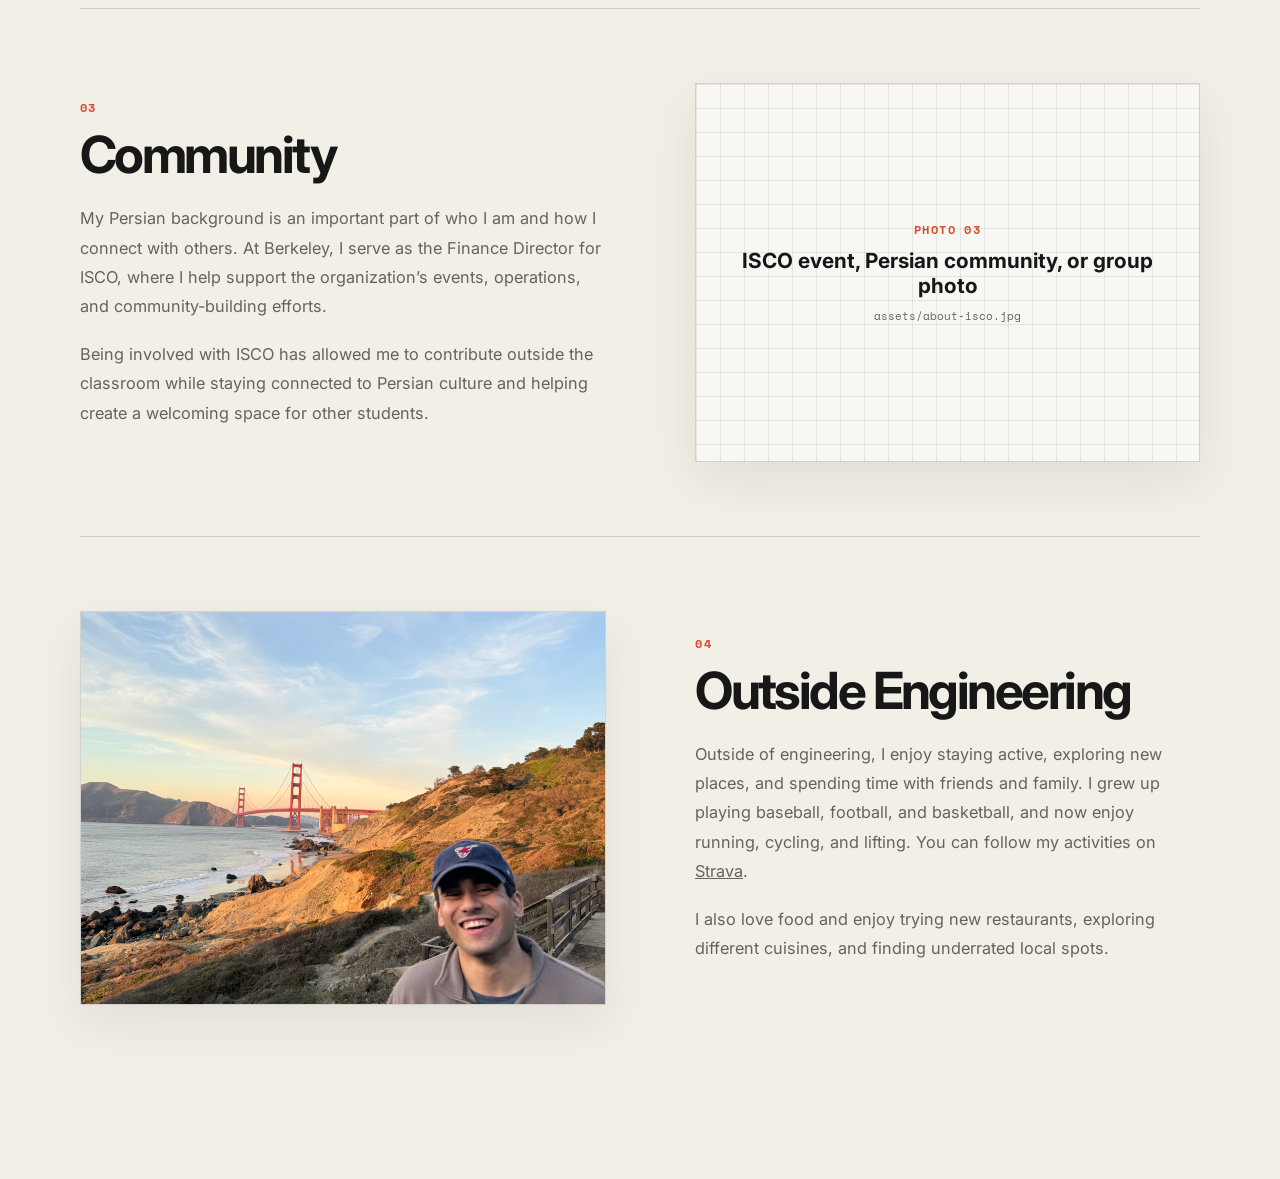
==== commit b262f0e2: "Update about.html" ====
--- a/about.html
+++ b/about.html
@@ -42,8 +42,7 @@
         <p>Taking the community college route taught me to be resourceful and intentional about the opportunities I pursue. Transferring to Berkeley gave me the chance to expand those skills through research, coursework, teaching, student organizations and increasingly complex design projects.</p>
       </div>
       <figure class="about-photo-slot">
-        <!-- Replace the placeholder below with: <img src="assets/about-berkeley.jpg" alt="Kian at UC Berkeley"> -->
-        <div class="photo-placeholder"><span>Photo 01</span><strong>Berkeley, graduation, or campus photo</strong><small>assets/about-berkeley.jpg</small></div>
+        <img src="assets/berkeley_campus.jpg" alt="Campus shot">
       </figure>
     </section>
 
@@ -81,7 +80,7 @@
       </div>
       <figure class="about-photo-slot">
         <!-- Replace the placeholder below with: <img src="assets/about-life.jpg" alt="Kian playing sports or trying new food"> -->
-        <div class="photo-placeholder"><span>Photo 04</span><strong>Sports, hiking, travel, friends, or food</strong><small>assets/about-life.jpg</small></div>
+        <img src="assets/sf_view.png" alt="Rlly Nice Hike: Batteries to Bluff">
       </figure>
     </section>
   </main>
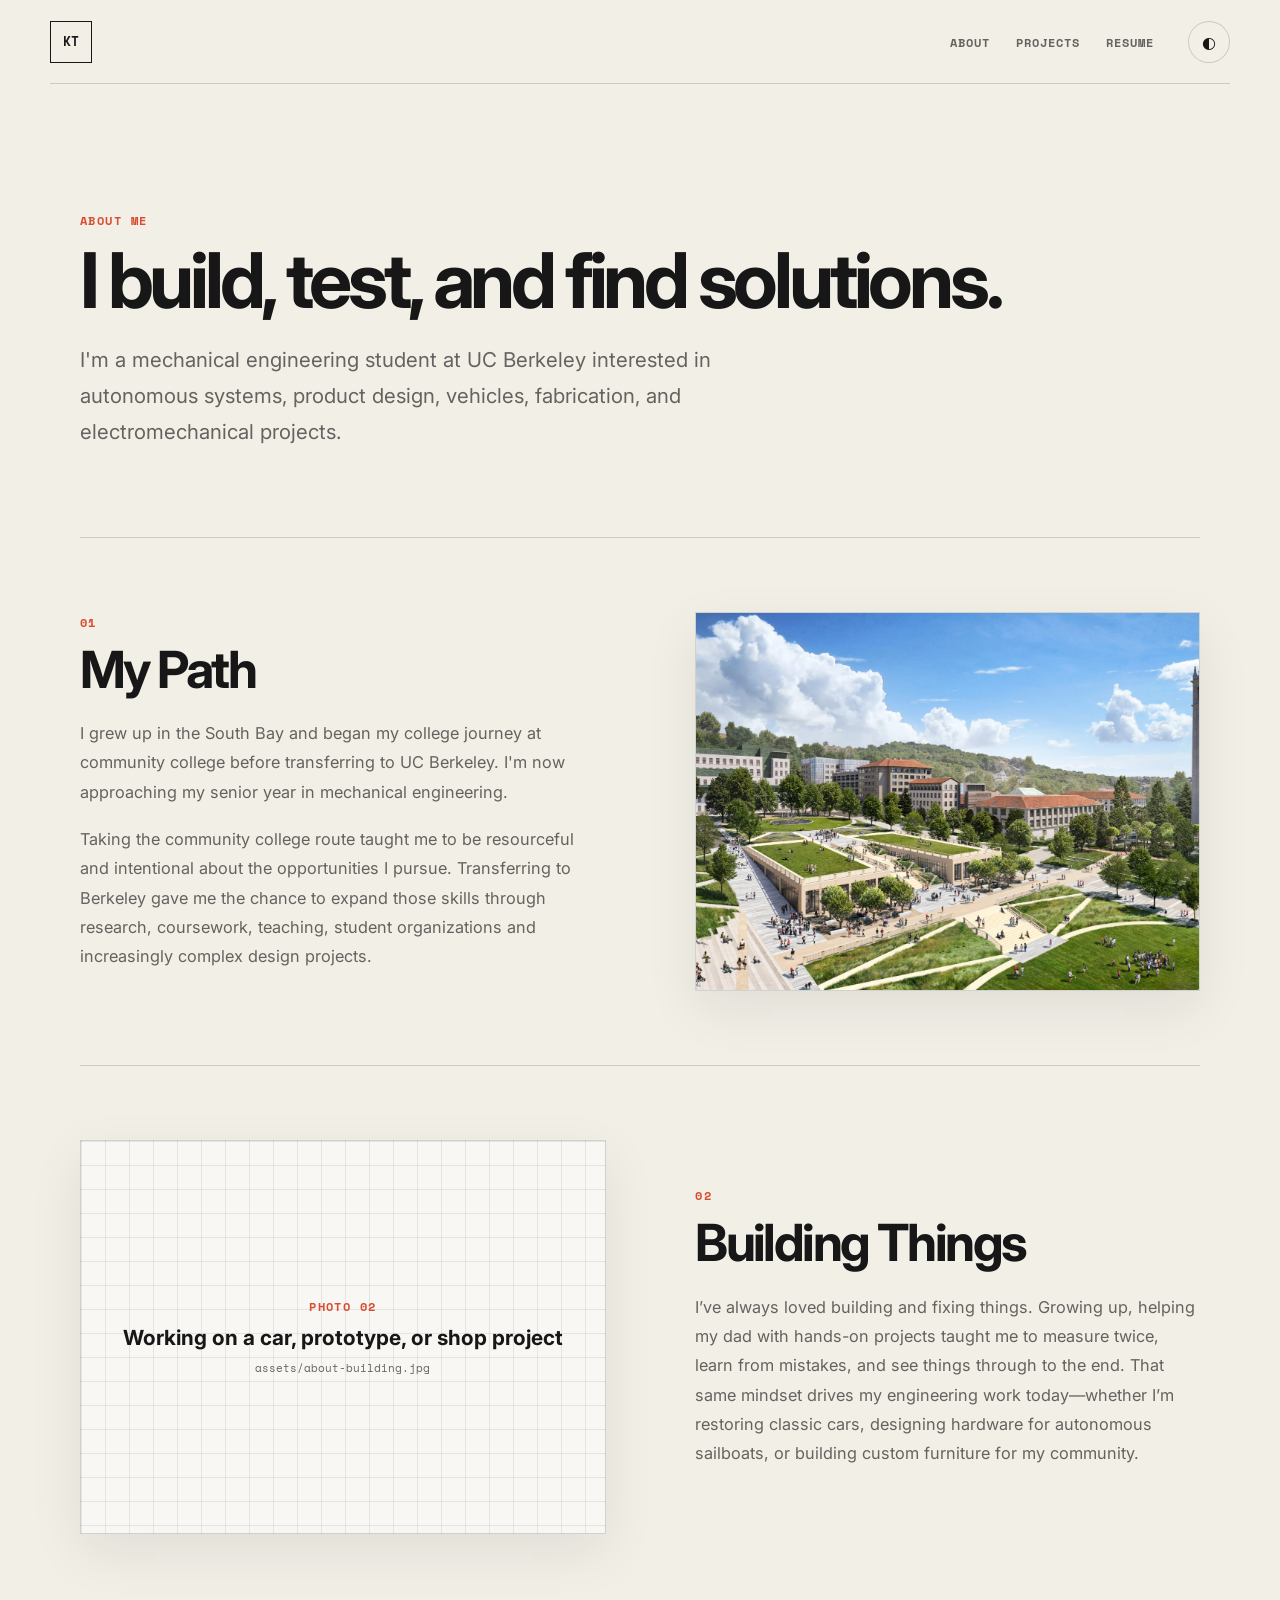
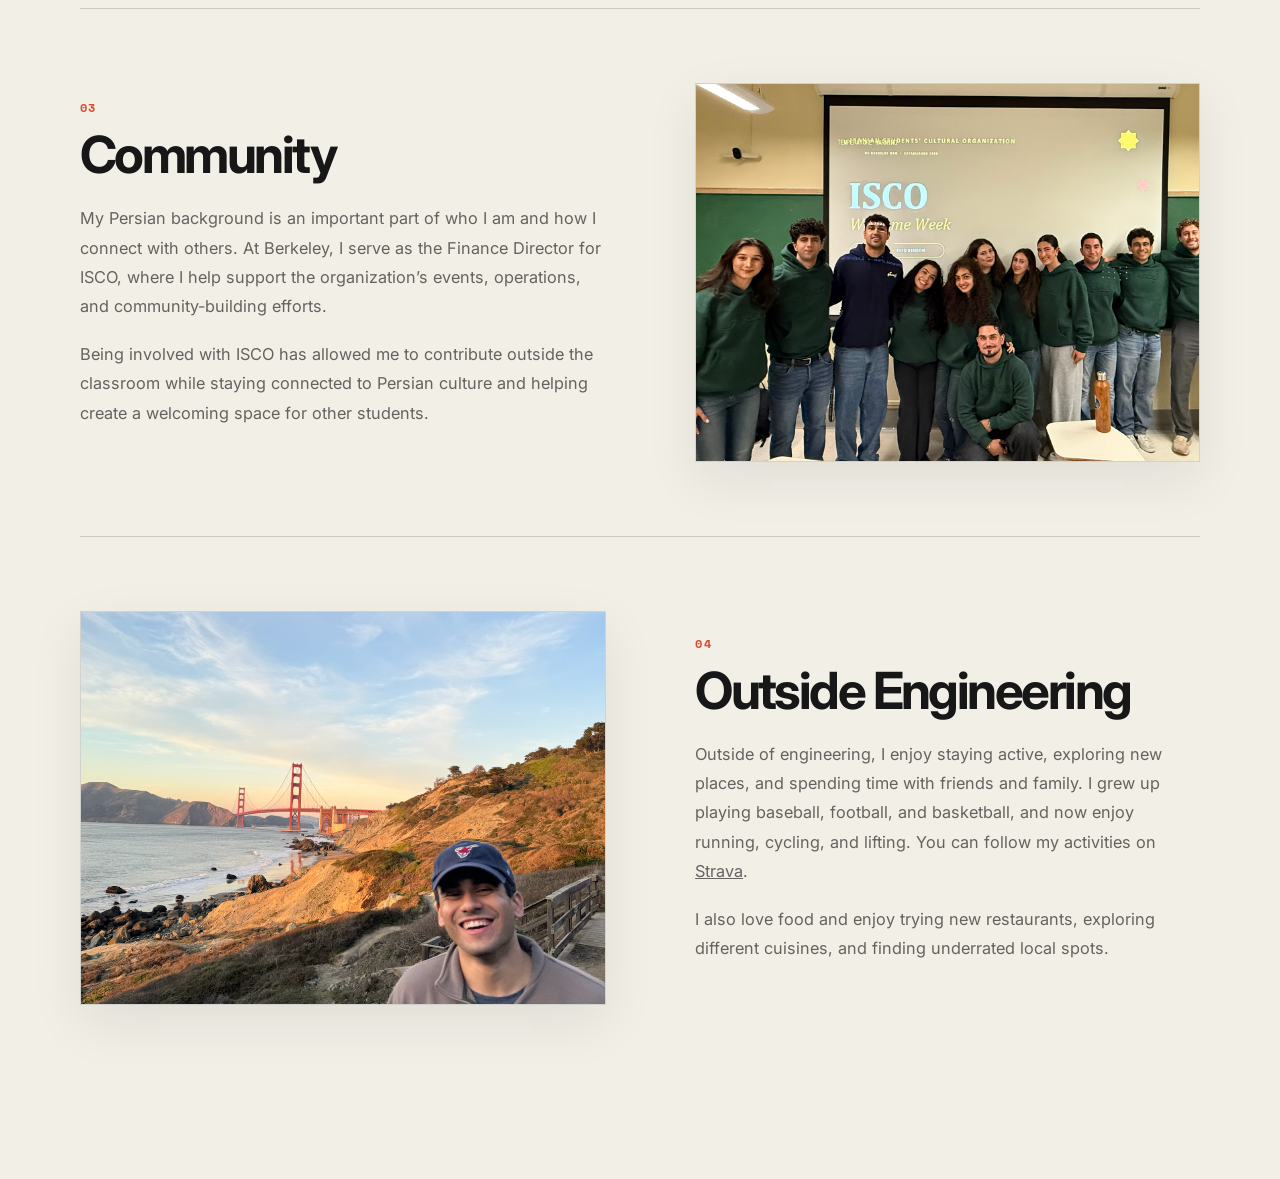
==== commit bd3c6439: "Update about.html" ====
--- a/about.html
+++ b/about.html
@@ -66,8 +66,7 @@
         <p>Being involved with ISCO has allowed me to contribute outside the classroom while staying connected to Persian culture and helping create a welcoming space for other students.</p>
       </div>
       <figure class="about-photo-slot">
-        <!-- Replace the placeholder below with: <img src="assets/about-isco.jpg" alt="Kian with ISCO at UC Berkeley"> -->
-        <div class="photo-placeholder"><span>Photo 03</span><strong>ISCO event, Persian community, or group photo</strong><small>assets/about-isco.jpg</small></div>
+        <img src="assets/isco.png" alt="Club Members">
       </figure>
     </section>
 
--- a/styles.css
+++ b/styles.css
@@ -466,16 +466,21 @@
 .oliver-project-grid { display: grid; grid-template-columns: repeat(2, minmax(0, 1fr)); gap: 22px; }
 .oliver-project-card { overflow: hidden; border: 1px solid var(--line); background: var(--surface); box-shadow: var(--shadow); transition: transform .2s ease, border-color .2s ease; }
 .oliver-project-card:hover { transform: translateY(-5px); border-color: var(--accent); }
-.oliver-card-image { height: 315px; overflow: hidden; border-bottom: 1px solid var(--line); background: color-mix(in srgb, var(--bg) 82%, var(--text) 18%); }
+.oliver-card-image {
+  height: 220px;
+  overflow: hidden;
+  border-bottom: 1px solid var(--line);
+  background: color-mix(in srgb, var(--bg) 82%, var(--text) 18%);
+}
 .oliver-card-image img { width: 100%; height: 100%; object-fit: cover; transition: transform .45s ease; }
 .oliver-project-card:hover .oliver-card-image img { transform: scale(1.035); }
 .oliver-card-image.portrait-image img { object-fit: contain; padding: 18px; }
-.oliver-card-footer { min-height: 92px; display: flex; align-items: center; justify-content: space-between; gap: 18px; padding: 18px 20px; border-bottom: 1px solid var(--line); }
+.oliver-card-footer { min-height: 78px; display: flex; align-items: center; justify-content: space-between; gap: 18px; padding: 14px 18px; border-bottom: 1px solid var(--line); }
 .oliver-card-footer h2 { margin: 0 0 6px; font-size: 1.1rem; line-height: 1.25; }
 .oliver-card-footer p { margin: 0; color: var(--muted); font: 500 .69rem "Space Mono", monospace; }
 .oliver-card-footer > span { color: var(--accent); font-size: 1.25rem; }
 .card-action { flex: 0 0 auto; color: var(--accent); font: 700 .69rem "Space Mono", monospace; text-decoration: none; text-transform: uppercase; letter-spacing: .06em; }
-.oliver-card-details { padding: 22px 20px 24px; }
+.oliver-card-details { padding: 18px; }
 .oliver-card-details > p { margin: 0 0 20px; color: var(--muted); line-height: 1.7; }
 .mini-image-row { margin: 0 0 20px; }
 .mini-image-row img { display: block; width: 100%; max-height: 210px; object-fit: contain; border: 1px solid var(--line); background: color-mix(in srgb, var(--bg) 88%, var(--text) 12%); }
@@ -487,8 +492,163 @@
   .project-filter-tabs { position: static; margin-bottom: 46px; }
   .oliver-project-grid { grid-template-columns: 1fr; }
   .wide-project-card { grid-column: auto; }
-  .oliver-card-image { height: 250px; }
+  .oliver-card-image { height: 210px; }
   .woodworking-image-grid { grid-template-columns: 1fr; height: auto; }
   .woodworking-image-grid img { height: 245px; }
   .woodworking-image-grid img + img { border-left: 0; border-top: 1px solid var(--line); }
 }
+
+/* Other / document projects */
+.document-project-grid {
+  display: grid;
+  grid-template-columns: repeat(2, minmax(0, 1fr));
+  gap: 22px;
+}
+
+.document-project-card {
+  display: grid;
+  grid-template-columns: 92px 1fr;
+  gap: 24px;
+  align-items: start;
+  padding: clamp(24px, 4vw, 38px);
+  border: 1px solid var(--line);
+  background: var(--surface);
+  box-shadow: var(--shadow);
+  transition: transform .2s ease, border-color .2s ease;
+}
+
+.document-project-card:hover {
+  transform: translateY(-5px);
+  border-color: var(--accent);
+}
+
+.document-icon {
+  position: relative;
+  display: grid;
+  place-items: center;
+  width: 82px;
+  aspect-ratio: 4 / 5;
+  border: 1px solid var(--text);
+  color: var(--accent);
+  font: 700 .78rem "Space Mono", monospace;
+  letter-spacing: .08em;
+}
+
+.document-icon::after {
+  content: "";
+  position: absolute;
+  right: -1px;
+  top: -1px;
+  width: 20px;
+  height: 20px;
+  border-left: 1px solid var(--text);
+  border-bottom: 1px solid var(--text);
+  background: var(--bg);
+}
+
+.document-project-copy h2 {
+  margin: 7px 0 14px;
+  font-size: clamp(1.35rem, 2.3vw, 2rem);
+  letter-spacing: -.035em;
+}
+
+.document-project-copy > p:not(.project-type) {
+  margin: 0 0 24px;
+  color: var(--muted);
+  line-height: 1.7;
+}
+
+.document-button {
+  min-width: 0;
+  min-height: 42px;
+  padding: 10px 14px;
+  font-size: .68rem;
+}
+
+@media (max-width: 760px) {
+  .document-project-grid {
+    grid-template-columns: 1fr;
+  }
+
+  .document-project-card {
+    grid-template-columns: 72px 1fr;
+    gap: 18px;
+  }
+
+  .document-icon {
+    width: 68px;
+  }
+}
+
+
+
+/* Project PDF arrows and normalized project/document covers */
+.project-arrow-link {
+  flex: 0 0 auto;
+  color: var(--accent);
+  font-size: 1.35rem;
+  line-height: 1;
+  text-decoration: none;
+  transition: transform .18s ease;
+}
+.project-arrow-link:hover { transform: translate(3px, -3px); }
+
+.project-cover-contain img {
+  width: 100%;
+  height: 100%;
+  object-fit: contain;
+  padding: 8px;
+}
+
+.document-preview img {
+  object-fit: contain;
+  padding: 6px;
+}
+
+.document-preview {
+  background: color-mix(in srgb, var(--bg) 88%, var(--text) 12%);
+}
+.document-preview img {
+  width: auto;
+  height: 94%;
+  max-width: 94%;
+  max-height: 94%;
+  margin: 0 auto;
+  display: block;
+  object-fit: contain;
+  background: white;
+  box-shadow: 0 10px 28px rgba(0,0,0,.12);
+}
+
+.project-placeholder-image {
+  height: 220px;
+  display: grid;
+  place-items: center;
+  border-bottom: 1px solid var(--line);
+  background:
+    linear-gradient(var(--grid) 1px, transparent 1px),
+    linear-gradient(90deg, var(--grid) 1px, transparent 1px);
+  background-size: 24px 24px;
+  text-align: center;
+  padding: 30px;
+}
+.project-placeholder-image span {
+  display: block;
+  margin-bottom: 8px;
+  color: var(--text);
+  font: 700 .82rem "Space Mono", monospace;
+  text-transform: uppercase;
+  letter-spacing: .08em;
+}
+.project-placeholder-image small {
+  color: var(--muted);
+  font: 500 .68rem "Space Mono", monospace;
+}
+
+@media (max-width: 760px) {
+  .project-placeholder-image { height: 210px; }
+  .document-preview img {
+    height: 92%;
+    max-width: 92%;
+  }
+}
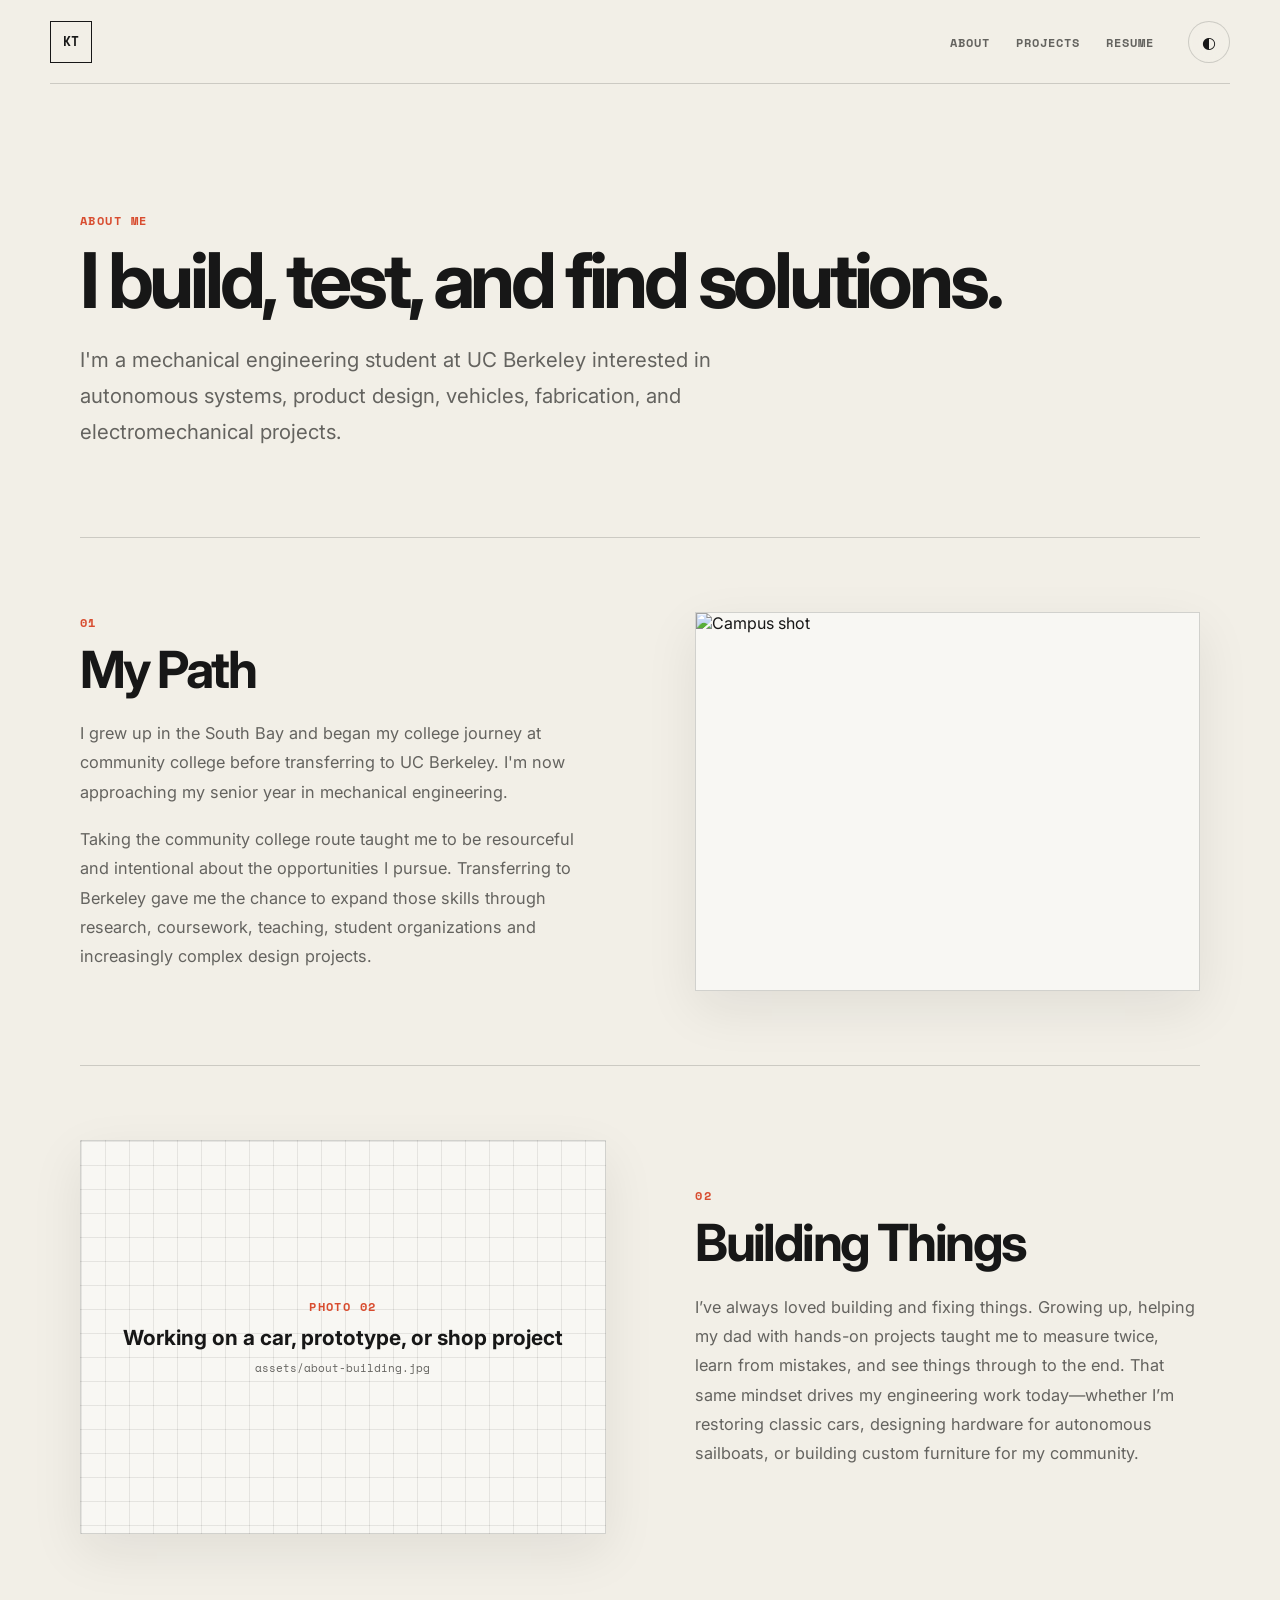
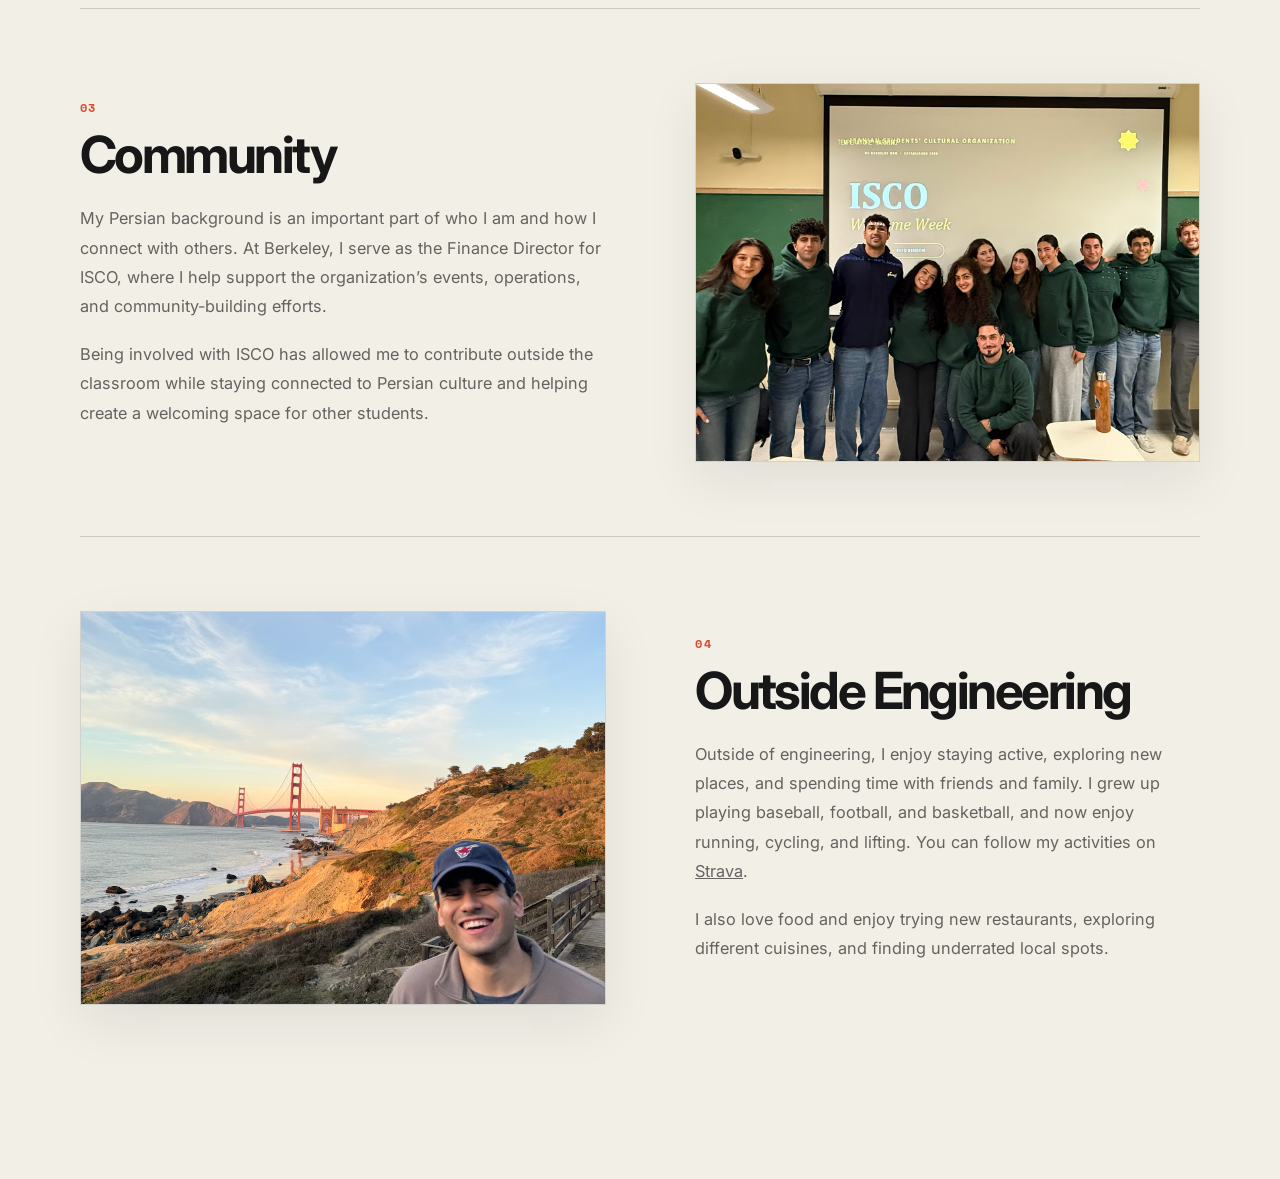
==== commit c80f7c1b: "Update profile image in about.html" ====
--- a/about.html
+++ b/about.html
@@ -42,7 +42,7 @@
         <p>Taking the community college route taught me to be resourceful and intentional about the opportunities I pursue. Transferring to Berkeley gave me the chance to expand those skills through research, coursework, teaching, student organizations and increasingly complex design projects.</p>
       </div>
       <figure class="about-photo-slot">
-        <img src="assets/berkeley_campus.jpg" alt="Campus shot">
+        <img src="assets/headshot.jpg" alt="Campus shot">
       </figure>
     </section>
 
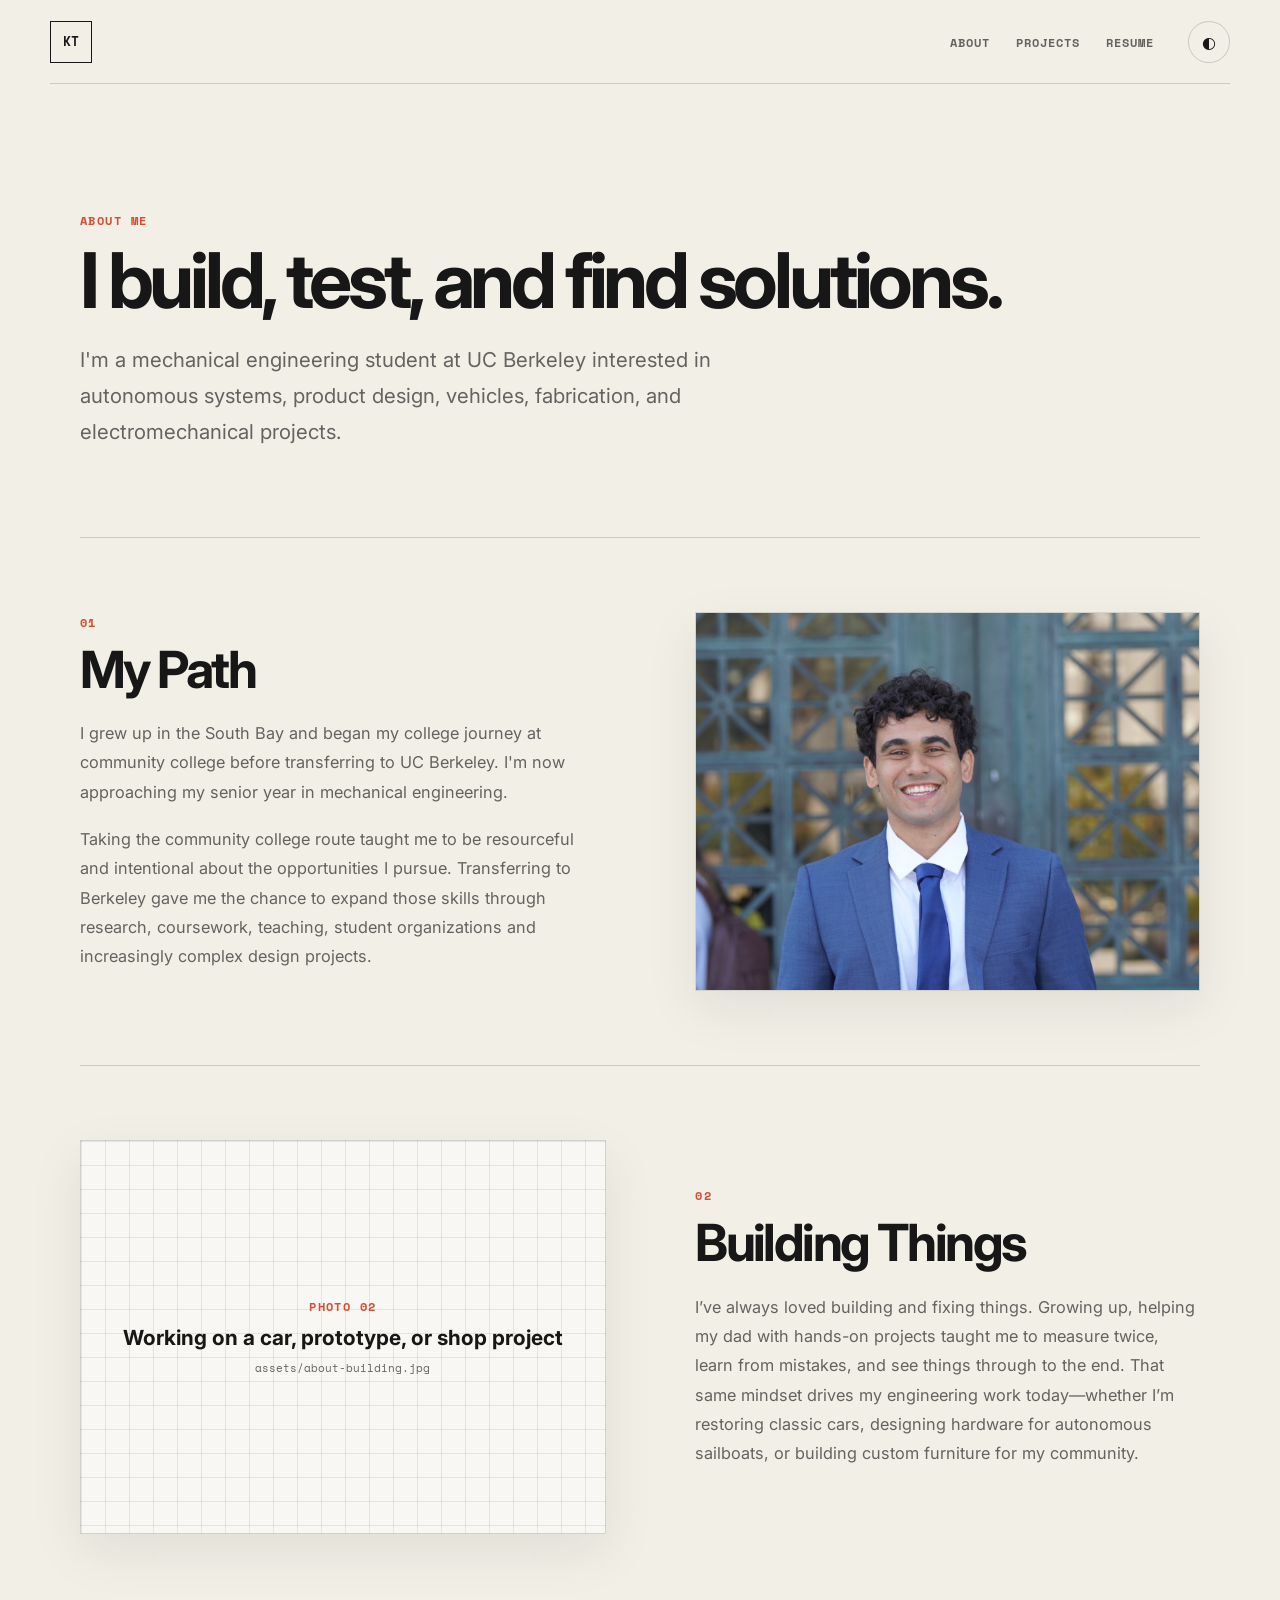
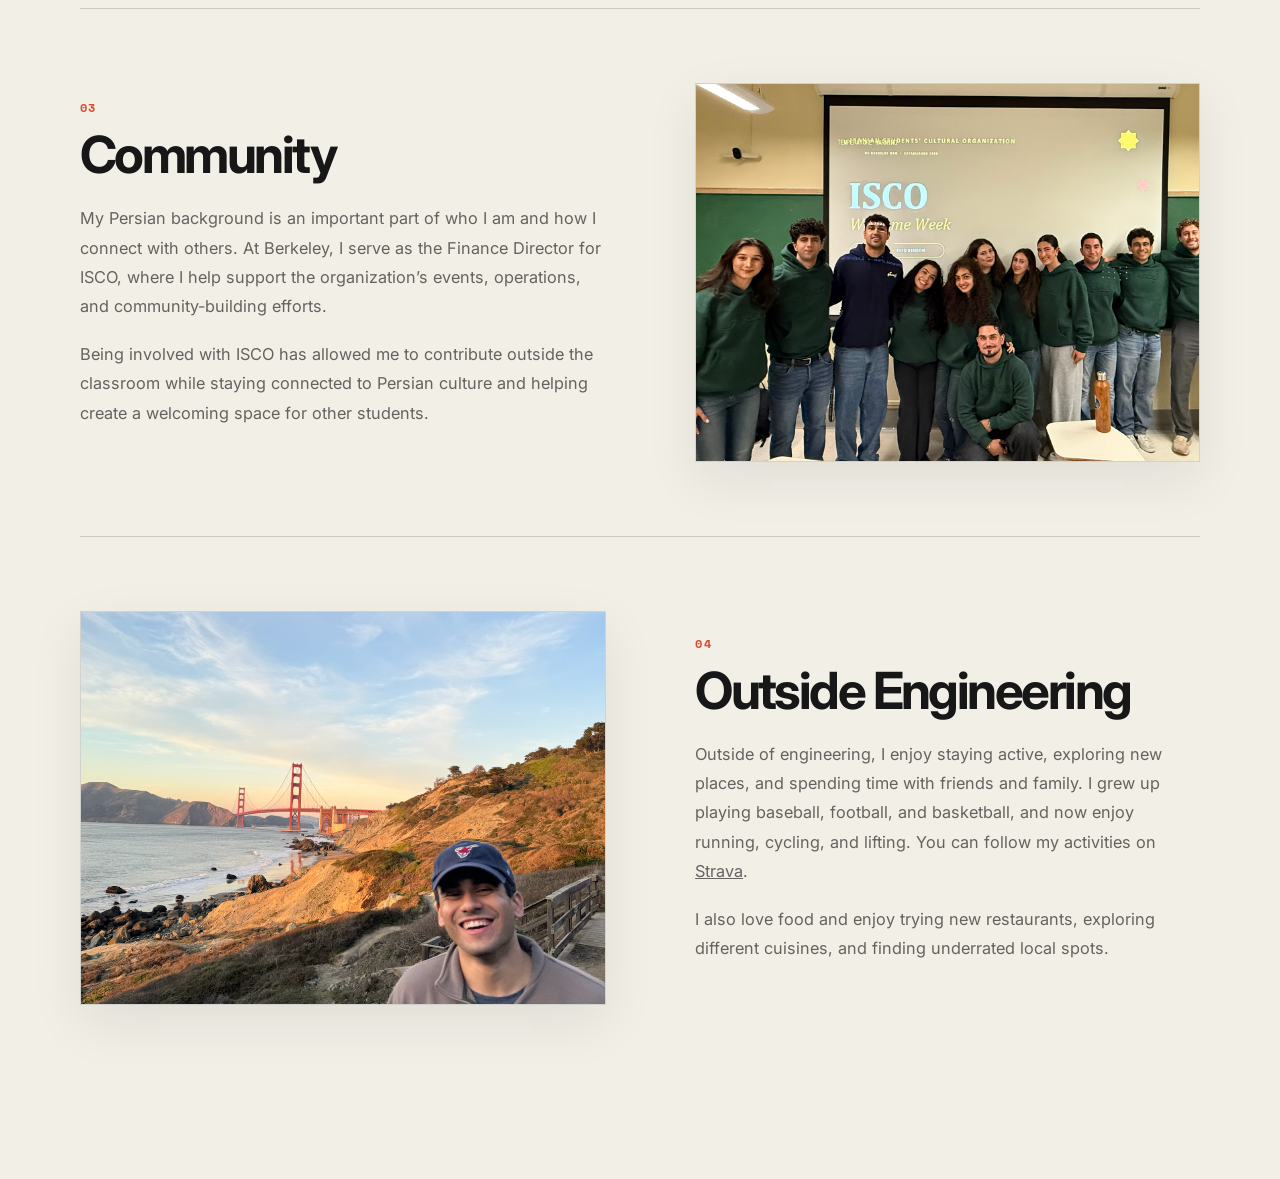
==== commit 018abda4: "Change headshot image format from JPG to PNG" ====
--- a/about.html
+++ b/about.html
@@ -42,7 +42,7 @@
         <p>Taking the community college route taught me to be resourceful and intentional about the opportunities I pursue. Transferring to Berkeley gave me the chance to expand those skills through research, coursework, teaching, student organizations and increasingly complex design projects.</p>
       </div>
       <figure class="about-photo-slot">
-        <img src="assets/headshot.jpg" alt="Campus shot">
+        <img src="assets/headshot.png" alt="Campus shot">
       </figure>
     </section>
 
